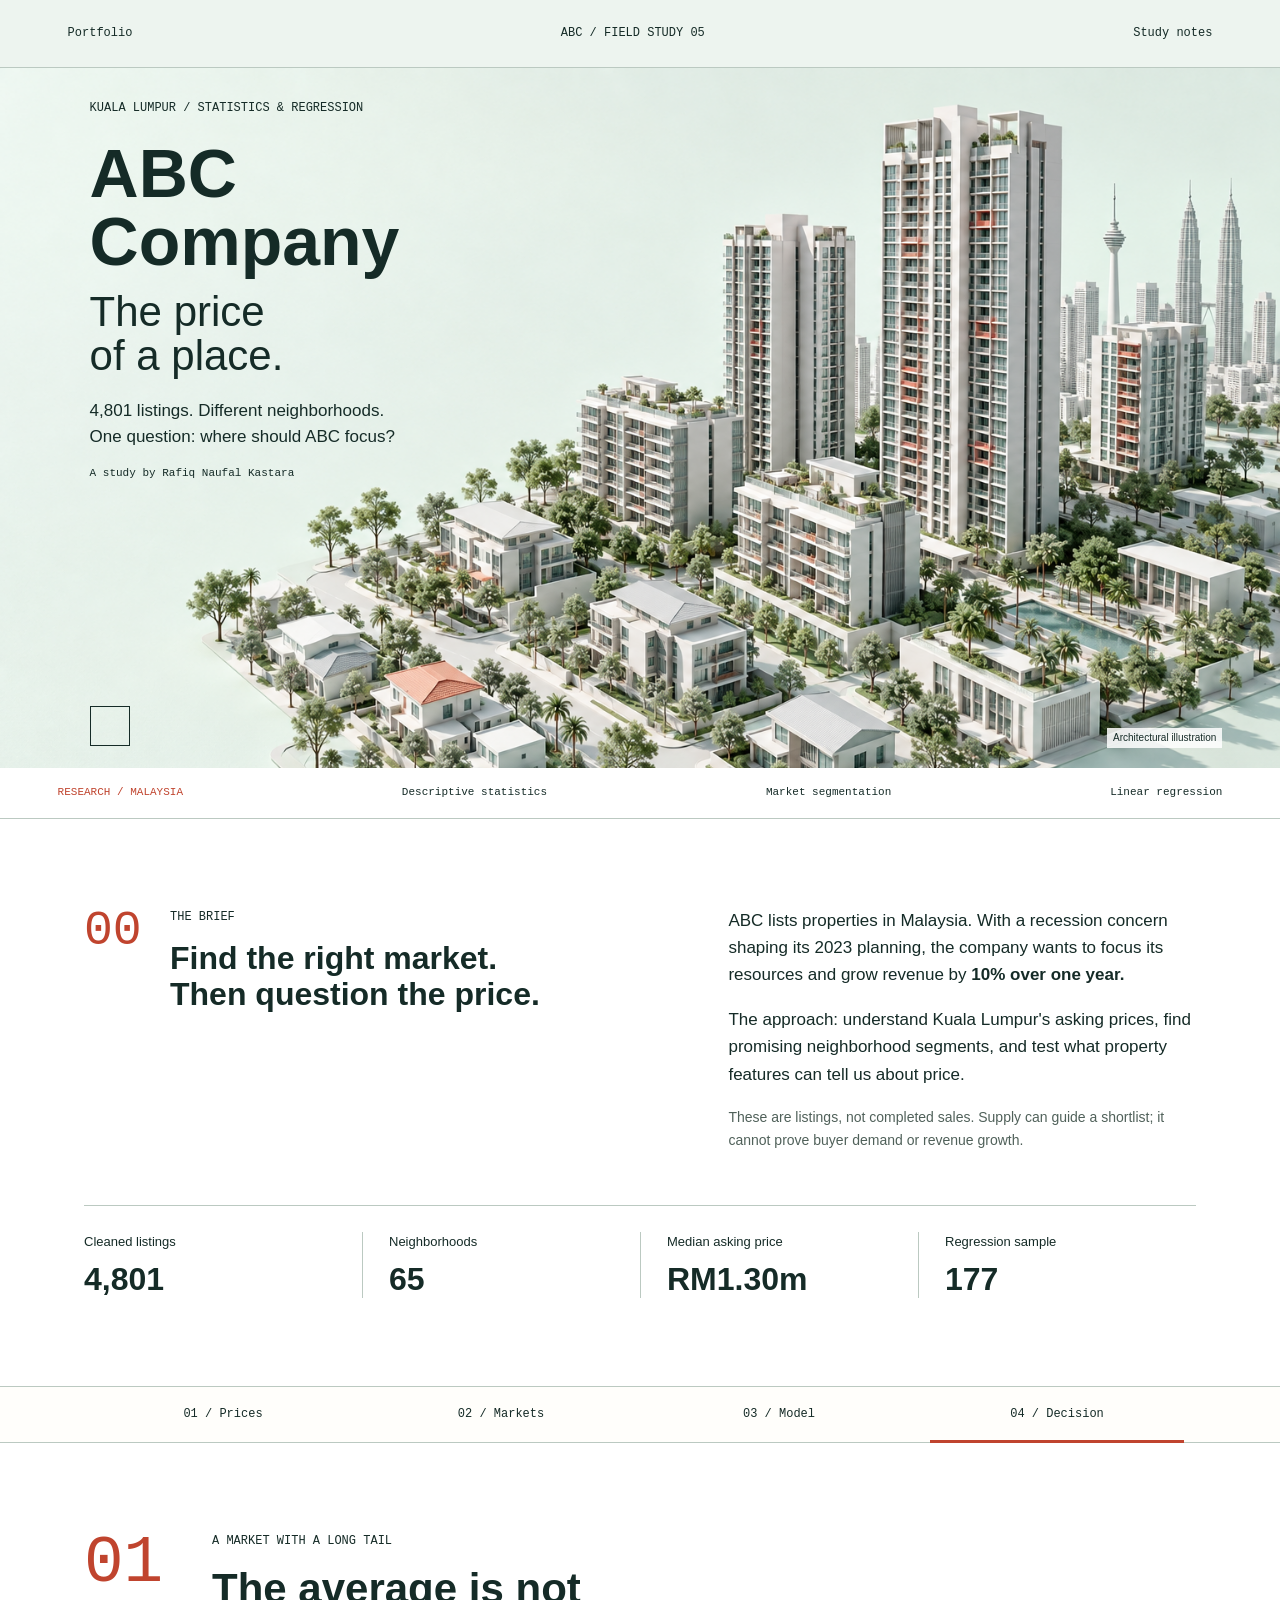
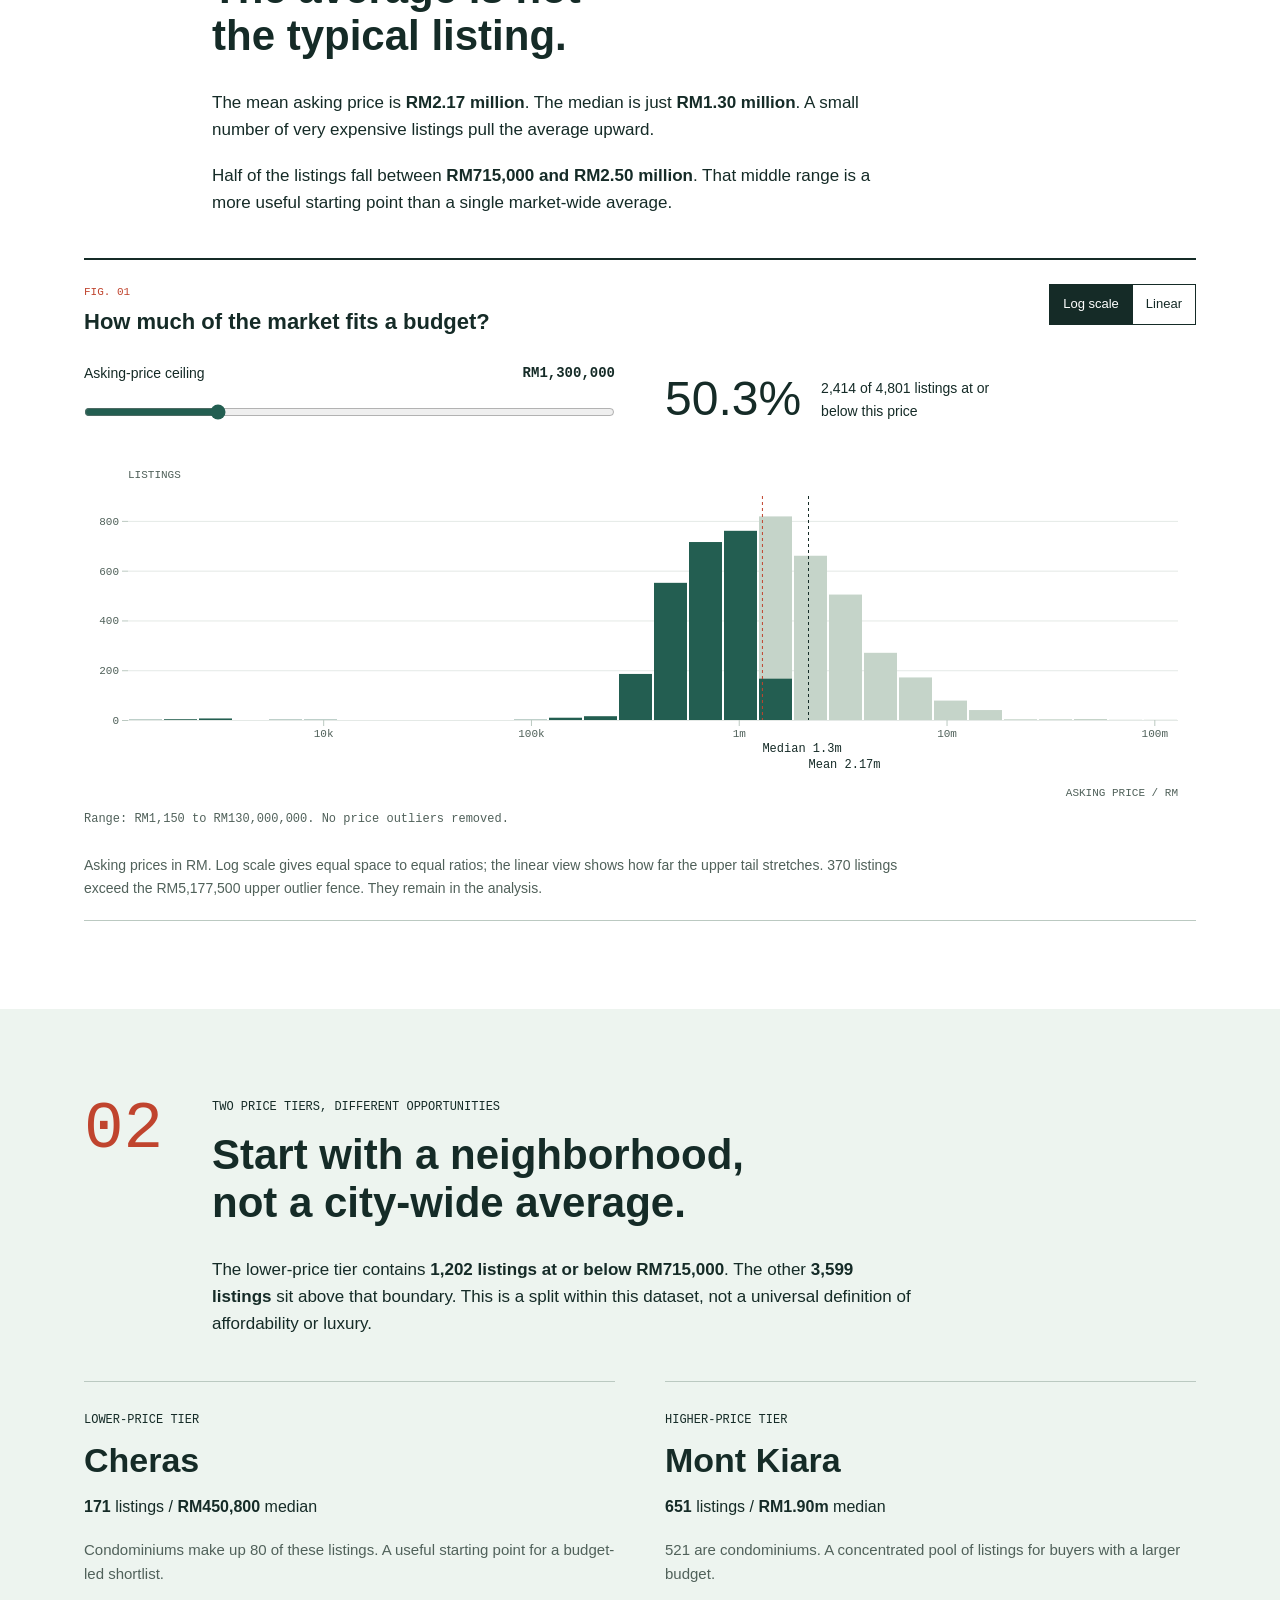
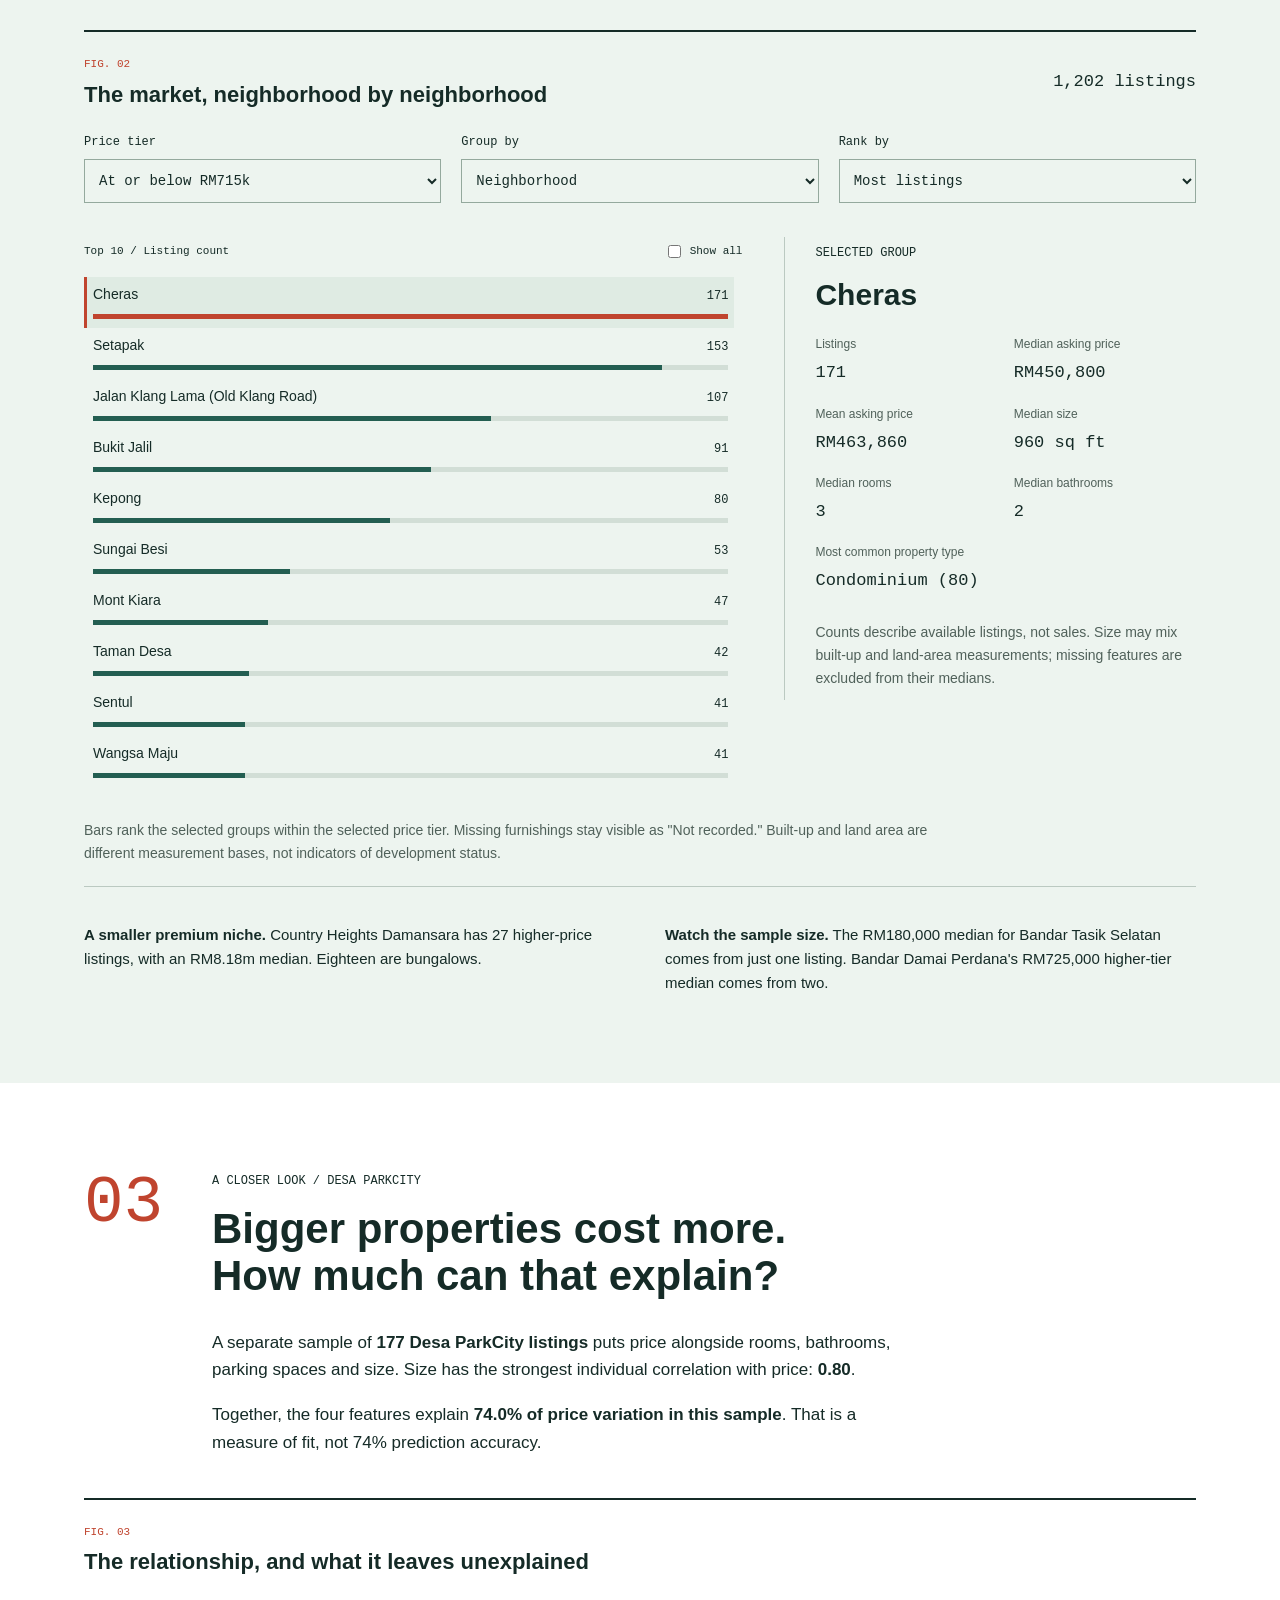
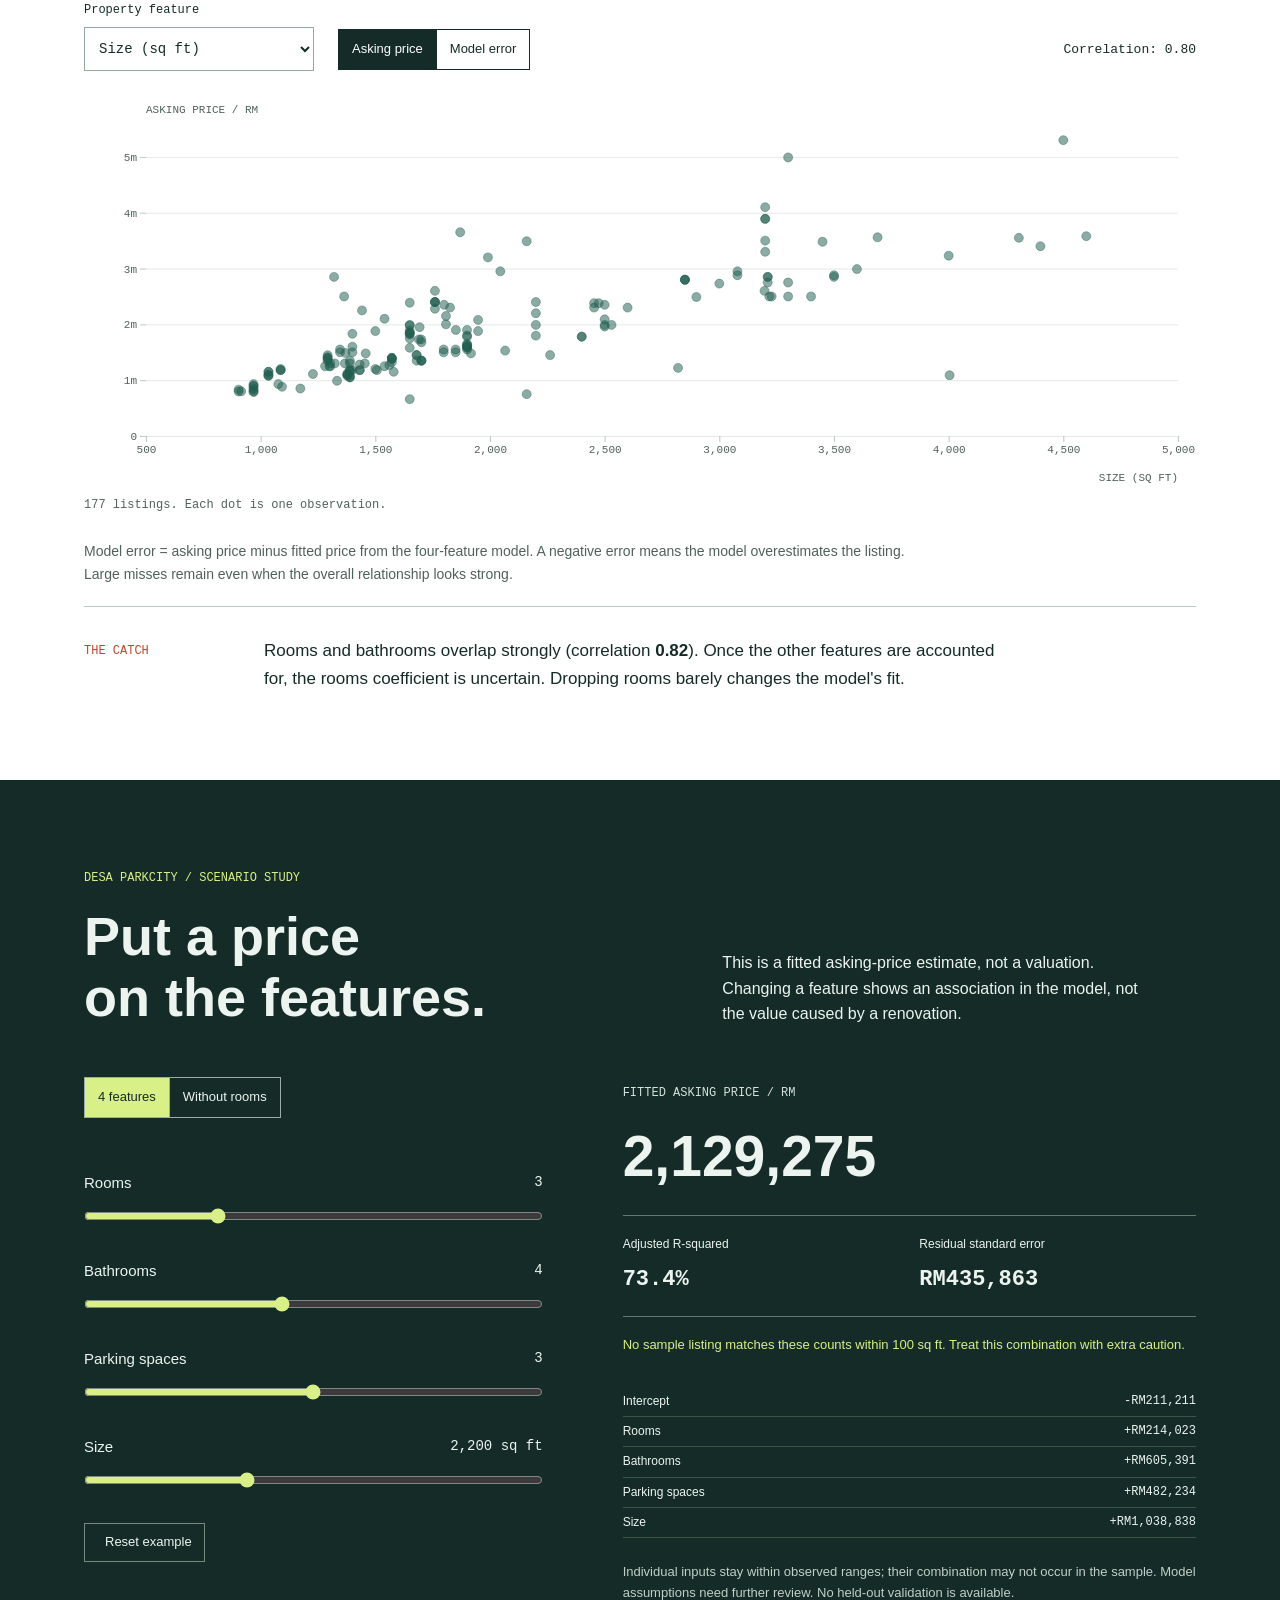
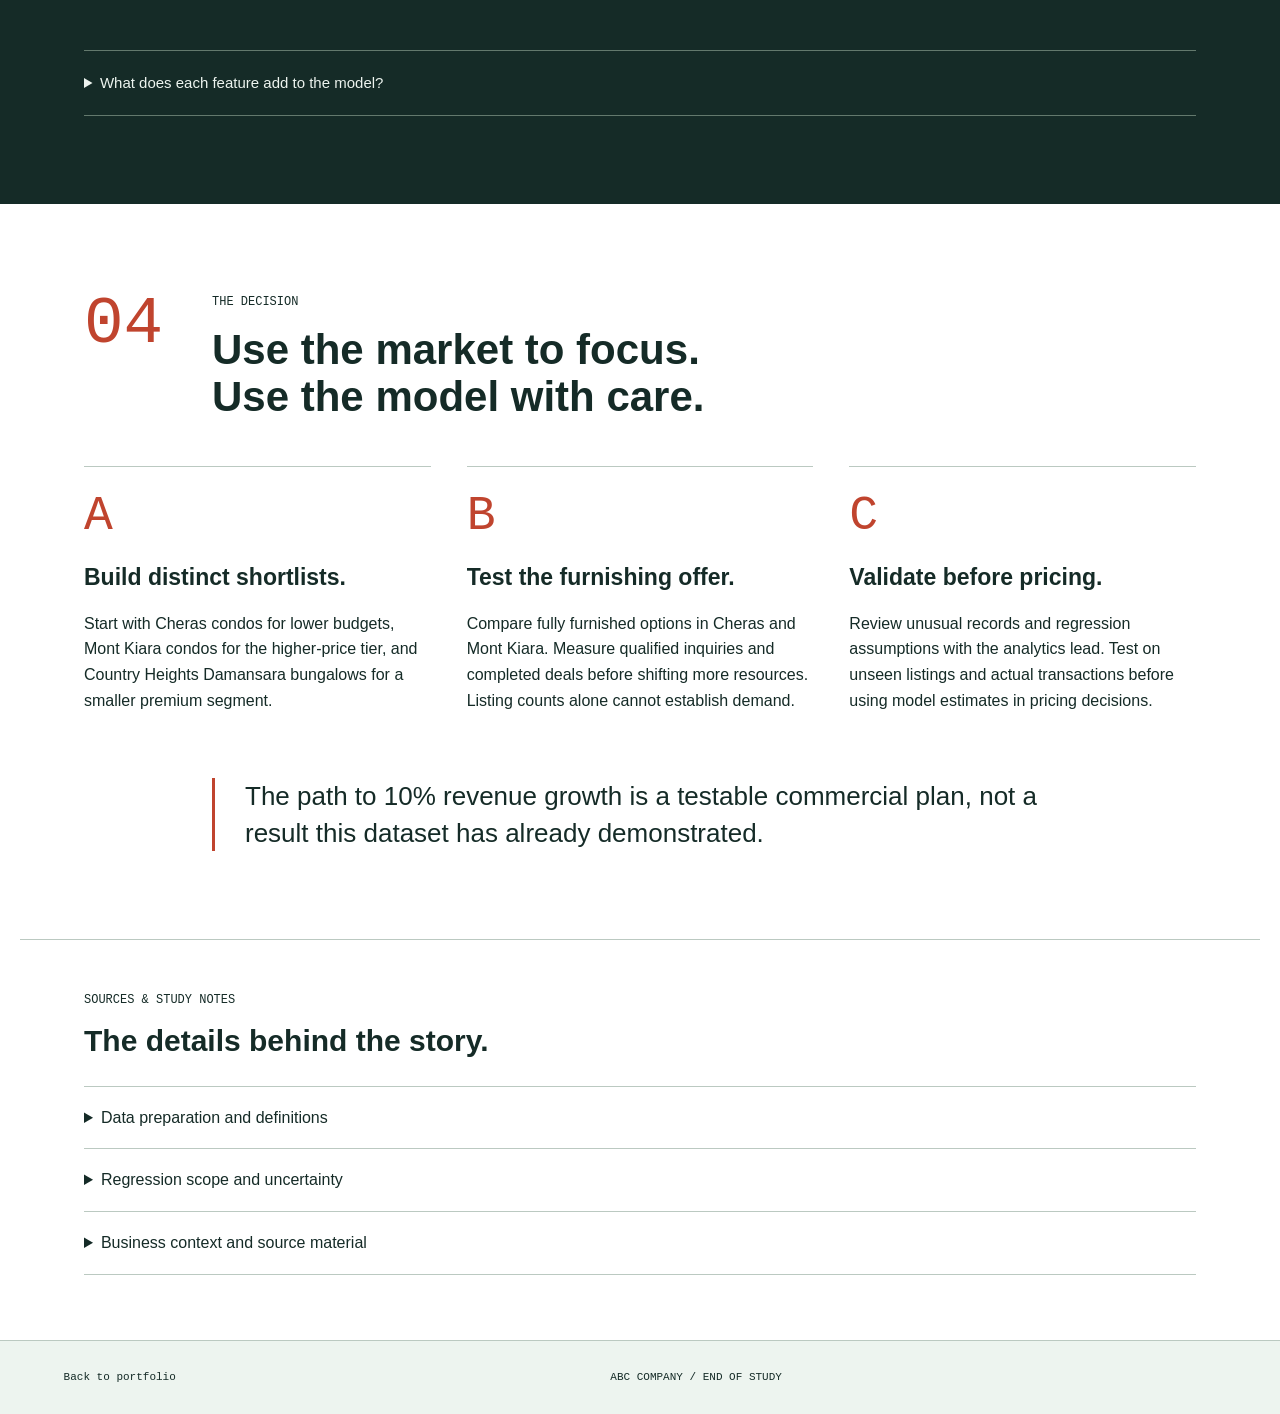
==== projects/abc/index.html @ ce65276c "Publish interactive ABC property analysis article" ====
<!doctype html>
<html lang="en">
<head>
  <meta charset="utf-8">
  <meta name="viewport" content="width=device-width, initial-scale=1">
  <meta name="description" content="An interactive study of 4,801 Kuala Lumpur property listings: neighborhood opportunities, asking prices and the limits of a regression model.">
  <meta name="theme-color" content="#edf4ef">
  <title>ABC Company | The price of a place</title>
  <link rel="stylesheet" href="../../assets/css/fontawesome-all.min.css">
  <link rel="stylesheet" href="../../assets/abc/story.css">
  <script defer src="../../assets/lalafood/d3.min.js"></script>
  <script defer src="../../assets/abc/data.js"></script>
  <script defer src="../../assets/abc/story.js"></script>
</head>
<body>
<a class="skip" href="#brief">Skip to the analysis</a>
<header class="masthead"><a href="../../index.html" aria-label="Back to portfolio"><i class="fas fa-arrow-left" aria-hidden="true"></i> Portfolio</a><span>ABC / FIELD STUDY 05</span><a href="#notes" class="method-link">Study notes <i class="fas fa-plus" aria-hidden="true"></i></a></header>
<main>
  <section class="hero" aria-labelledby="title">
    <img src="../../assets/abc/architecture.png" alt="Illustrative architectural scale model of a tropical residential neighborhood" width="1536" height="1024" fetchpriority="high">
    <div class="hero-copy"><p class="eyebrow">Kuala Lumpur / Statistics &amp; Regression</p><h1 id="title">ABC<br>Company<span>The price<br>of a place.</span></h1><p class="deck">4,801 listings. Different neighborhoods.<br>One question: where should ABC focus?</p><p class="byline">A study by Rafiq Naufal Kastara</p></div>
    <span class="image-note">Architectural illustration</span><a class="hero-next" href="#brief" aria-label="Read the study"><i class="fas fa-arrow-down" aria-hidden="true"></i></a>
  </section>
  <div class="project-strip"><span>RESEARCH / MALAYSIA</span><span>Descriptive statistics</span><span>Market segmentation</span><span>Linear regression</span></div>
  <section id="brief" class="section intro">
    <div class="section-heading"><span class="number">00</span><div><p class="eyebrow">The brief</p><h2>Find the right market.<br>Then question the price.</h2></div></div>
    <div class="intro-body"><p>ABC lists properties in Malaysia. With a recession concern shaping its 2023 planning, the company wants to focus its resources and grow revenue by <strong>10% over one year.</strong></p><p>The approach: understand Kuala Lumpur's asking prices, find promising neighborhood segments, and test what property features can tell us about price.</p><p class="small">These are listings, not completed sales. Supply can guide a shortlist; it cannot prove buyer demand or revenue growth.</p></div>
    <dl class="facts"><div><dt>Cleaned listings</dt><dd>4,801</dd></div><div><dt>Neighborhoods</dt><dd>65</dd></div><div><dt>Median asking price</dt><dd>RM1.30m</dd></div><div><dt>Regression sample</dt><dd>177</dd></div></dl>
  </section>
  <nav class="chapter-nav" aria-label="Article chapters"><a href="#prices">01 / Prices</a><a href="#neighborhoods">02 / Markets</a><a href="#model">03 / Model</a><a href="#decision">04 / Decision</a></nav>
  <section id="prices" class="section">
    <div class="section-heading"><span class="number">01</span><div><p class="eyebrow">A market with a long tail</p><h2>The average is not<br>the typical listing.</h2></div></div>
    <div class="prose"><p>The mean asking price is <strong>RM2.17 million</strong>. The median is just <strong>RM1.30 million</strong>. A small number of very expensive listings pull the average upward.</p><p>Half of the listings fall between <strong>RM715,000 and RM2.50 million</strong>. That middle range is a more useful starting point than a single market-wide average.</p></div>
    <figure class="distribution figure" aria-labelledby="price-title">
      <div class="figure-head"><div><span class="figure-no">FIG. 01</span><h3 id="price-title">How much of the market fits a budget?</h3></div><div class="segments" role="group" aria-label="Price axis scale"><button type="button" data-scale="log" aria-pressed="true">Log scale</button><button type="button" data-scale="linear" aria-pressed="false">Linear</button></div></div>
      <div class="budget-control"><label for="budget">Asking-price ceiling <output id="budget-value" for="budget">RM1,300,000</output></label><input id="budget" type="range" min="100000" max="5000000" step="25000" value="1300000"><div class="budget-stat" aria-live="polite"><strong id="budget-share">50.3%</strong><span id="budget-count">of listings at or below this price</span></div></div>
      <div id="price-chart" class="chart"></div><p id="price-feedback" class="chart-feedback" aria-live="polite">All 4,801 listings included. Mean and median marked below.</p>
      <figcaption>Asking prices in RM. Log scale gives equal space to equal ratios; the linear view shows how far the upper tail stretches. 370 listings exceed the RM5,177,500 upper outlier fence. They remain in the analysis.</figcaption>
    </figure>
  </section>
  <section id="neighborhoods" class="section market-section">
    <div class="section-heading"><span class="number">02</span><div><p class="eyebrow">Two price tiers, different opportunities</p><h2>Start with a neighborhood,<br>not a city-wide average.</h2></div></div>
    <div class="prose"><p>The lower-price tier contains <strong>1,202 listings at or below RM715,000</strong>. The other <strong>3,599 listings</strong> sit above that boundary. This is a split within this dataset, not a universal definition of affordability or luxury.</p></div>
    <div class="tier-compare"><div><span class="eyebrow">Lower-price tier</span><h3>Cheras</h3><p><strong>171</strong> listings / <strong>RM450,800</strong> median</p><p>Condominiums make up 80 of these listings. A useful starting point for a budget-led shortlist.</p></div><div><span class="eyebrow">Higher-price tier</span><h3>Mont Kiara</h3><p><strong>651</strong> listings / <strong>RM1.90m</strong> median</p><p>521 are condominiums. A concentrated pool of listings for buyers with a larger budget.</p></div></div>
    <figure class="figure explorer" aria-labelledby="market-title"><div class="figure-head"><div><span class="figure-no">FIG. 02</span><h3 id="market-title">The market, neighborhood by neighborhood</h3></div><span id="market-total" class="mono"></span></div>
      <div class="market-controls"><label>Price tier<select id="tier"><option value="lower">At or below RM715k</option><option value="higher">Above RM715k</option><option value="all">All prices</option></select></label><label>Group by<select id="group"><option value="location">Neighborhood</option><option value="type">Property type</option><option value="furnishing">Furnishing</option><option value="areaBasis">Area basis</option></select></label><label>Rank by<select id="rank"><option value="count">Most listings</option><option value="median">Highest median price</option><option value="mean">Highest mean price</option></select></label></div>
      <div class="market-layout"><div><div class="rank-heading"><span id="rank-caption">Top 10 / Listing count</span><label class="check"><input id="all-groups" type="checkbox">Show all</label></div><div id="market-bars" class="market-bars"></div></div><aside class="market-detail" aria-live="polite"><span class="eyebrow">Selected group</span><h4 id="selected-name">Cheras</h4><dl id="selected-stats"></dl><p id="selected-warning" class="small"></p></aside></div>
      <figcaption>Bars rank the selected groups within the selected price tier. Missing furnishings stay visible as "Not recorded." Built-up and land area are different measurement bases, not indicators of development status.</figcaption>
    </figure>
    <div class="market-notes"><p><strong>A smaller premium niche.</strong> Country Heights Damansara has 27 higher-price listings, with an RM8.18m median. Eighteen are bungalows.</p><p><strong>Watch the sample size.</strong> The RM180,000 median for Bandar Tasik Selatan comes from just one listing. Bandar Damai Perdana's RM725,000 higher-tier median comes from two.</p></div>
  </section>
  <section id="model" class="section">
    <div class="section-heading"><span class="number">03</span><div><p class="eyebrow">A closer look / Desa ParkCity</p><h2>Bigger properties cost more.<br>How much can that explain?</h2></div></div>
    <div class="prose"><p>A separate sample of <strong>177 Desa ParkCity listings</strong> puts price alongside rooms, bathrooms, parking spaces and size. Size has the strongest individual correlation with price: <strong>0.80</strong>.</p><p>Together, the four features explain <strong>74.0% of price variation in this sample</strong>. That is a measure of fit, not 74% prediction accuracy.</p></div>
    <figure class="figure" aria-labelledby="relationship-title"><div class="figure-head"><div><span class="figure-no">FIG. 03</span><h3 id="relationship-title">The relationship, and what it leaves unexplained</h3></div></div><div class="scatter-controls"><label>Property feature<select id="feature"><option value="size">Size (sq ft)</option><option value="rooms">Rooms</option><option value="bathrooms">Bathrooms</option><option value="parking">Parking spaces</option></select></label><div class="segments" role="group" aria-label="Relationship view"><button type="button" data-view="price" aria-pressed="true">Asking price</button><button type="button" data-view="residual" aria-pressed="false">Model error</button></div><span id="correlation" class="mono"></span></div><div id="scatter-chart" class="chart"></div><p id="scatter-feedback" class="chart-feedback" aria-live="polite">177 listings. Each dot is one observation.</p><figcaption>Model error = asking price minus fitted price from the four-feature model. A negative error means the model overestimates the listing. Large misses remain even when the overall relationship looks strong.</figcaption></figure>
    <div class="model-insight"><span class="mono">THE CATCH</span><p>Rooms and bathrooms overlap strongly (correlation <strong>0.82</strong>). Once the other features are accounted for, the rooms coefficient is uncertain. Dropping rooms barely changes the model's fit.</p></div>
  </section>
  <section class="lab" id="price-lab" aria-labelledby="lab-title"><div class="section">
    <div class="lab-heading"><div><p class="eyebrow">Desa ParkCity / Scenario study</p><h2 id="lab-title">Put a price<br>on the features.</h2></div><p>This is a fitted asking-price estimate, not a valuation. Changing a feature shows an association in the model, not the value caused by a renovation.</p></div>
    <div class="lab-layout"><div class="lab-inputs"><div class="segments light" role="group" aria-label="Regression model"><button type="button" data-model="full" aria-pressed="true">4 features</button><button type="button" data-model="reduced" aria-pressed="false">Without rooms</button></div>
      <div class="mobile-estimate"><span>Fitted price / RM</span><output id="mobile-prediction" aria-live="polite">2,129,275</output></div>
      <label for="rooms">Rooms <output id="rooms-output">3</output></label><input type="range" id="rooms" min="1" max="8" step="1" value="3">
      <label for="bathrooms">Bathrooms <output id="bathrooms-output">4</output></label><input type="range" id="bathrooms" min="1" max="8" step="1" value="4">
      <label for="parking">Parking spaces <output id="parking-output">3</output></label><input type="range" id="parking" min="1" max="5" step="1" value="3">
      <label for="size">Size <output id="size-output">2,200 sq ft</output></label><input type="range" id="size" min="904" max="4600" step="1" value="2200">
      <button class="reset" id="reset-scenario" type="button"><i class="fas fa-undo" aria-hidden="true"></i> Reset example</button>
    </div><div class="lab-result"><span class="eyebrow">Fitted asking price / RM</span><output id="prediction" aria-live="polite">2,129,275</output><div class="model-metrics"><div><span>Adjusted R-squared</span><strong id="adjusted-r2">73.4%</strong></div><div><span>Residual standard error</span><strong id="residual-error">RM435,863</strong></div></div><p id="scenario-warning" class="scenario-warning"></p><div id="contributions" class="contributions"></div><p class="lab-note">Individual inputs stay within observed ranges; their combination may not occur in the sample. Model assumptions need further review. No held-out validation is available.</p></div></div>
    <details class="coefficient-details"><summary>What does each feature add to the model?</summary><div id="coefficient-chart" class="chart"></div><p>Coefficient estimates and conventional 95% OLS confidence intervals. Size is shown per 100 sq ft; other features per one unit. Intervals depend on model assumptions and are not robust to unequal error variance.</p><div id="coefficient-table" class="table-wrap"></div></details>
  </div></section>
  <section id="decision" class="section conclusion"><div class="section-heading"><span class="number">04</span><div><p class="eyebrow">The decision</p><h2>Use the market to focus.<br>Use the model with care.</h2></div></div>
    <div class="actions"><article><span class="action-index">A</span><h3>Build distinct shortlists.</h3><p>Start with Cheras condos for lower budgets, Mont Kiara condos for the higher-price tier, and Country Heights Damansara bungalows for a smaller premium segment.</p></article><article><span class="action-index">B</span><h3>Test the furnishing offer.</h3><p>Compare fully furnished options in Cheras and Mont Kiara. Measure qualified inquiries and completed deals before shifting more resources. Listing counts alone cannot establish demand.</p></article><article><span class="action-index">C</span><h3>Validate before pricing.</h3><p>Review unusual records and regression assumptions with the analytics lead. Test on unseen listings and actual transactions before using model estimates in pricing decisions.</p></article></div>
    <p class="closing">The path to 10% revenue growth is a testable commercial plan, not a result this dataset has already demonstrated.</p>
  </section>
  <section id="notes" class="section notes"><p class="eyebrow">Sources &amp; study notes</p><h2>The details behind the story.</h2><details><summary>Data preparation and definitions</summary><p>The source starts with 5,000 listing records. Cleaning removes duplicates and unusable price or size records, standardizes room counts, simplifies property-type labels, and converts area to square feet. The cleaned table contains 4,801 listings, with missing room, bathroom, parking and furnishing values retained where present. Summary statistics exclude missing values for the relevant feature.</p><p>The tier boundary is the first price quartile, RM715,000, as implemented by the workbook formula. The median is RM1.3m. All neighborhood prices called "median" here are recalculated medians, not means. The 370 price outliers use Q3 + 1.5 &times; IQR and are retained, not silently removed.</p><p>Built-up area and land area are not interchangeable. Their measurements are preserved; comparisons by size should consider that distinction. The minimum asking price (RM1,150) and extreme sizes are data-quality flags, not verified market benchmarks.</p></details><details><summary>Regression scope and uncertainty</summary><p>The model uses the supplied 177-row Desa ParkCity sample, not all 348 Desa ParkCity entries in the wider listing table. The upstream selection rule is not established. Both ordinary least-squares models include an intercept and are reproduced directly from those 177 observations.</p><p>The four-feature model has R-squared 0.7399, adjusted R-squared 0.7338 and residual standard error RM435,863. Its rooms coefficient has p = 0.136. The reduced model removes rooms; that does not establish that all collinearity or other assumption issues have been resolved.</p><p>The RM2,129,275 and RM2,226,460 example estimates use 4 bathrooms, 3 parking spaces and 2,200 sq ft; the full model also uses 3 rooms. Residual error is reported separately, not subtracted from the prediction. Plus or minus one residual standard error is not a 95% prediction interval. These are in-sample fits, with no measured out-of-sample accuracy.</p></details><details><summary>Business context and source material</summary><p>The case describes a 20% joint-profit-sharing business model and a one-year revenue-growth target of 10%. Profit per deal, completed transactions, conversion rates and operating costs are not provided, so revenue impact cannot be calculated from listing prices.</p><p><a href="https://docs.google.com/spreadsheets/d/184qBPRyHoO5xHs_qMWRF5497MUslH9DmrzrsxmMPxzA/edit" target="_blank" rel="noopener">Analysis workbook <i class="fas fa-external-link-alt" aria-hidden="true"></i></a> &middot; Historical case study, not a live property feed. The article uses a saved workbook export from September 2026.</p><p>Interactive-story architecture informed by <a href="https://www.raihankalla.id/create-scrollytelling" target="_blank" rel="noopener">Al Harkan's scrollytelling documentation</a>. Original implementation with locally hosted D3. The architectural cover is AI-generated illustration and does not depict the listed properties.</p></details></section>
</main>
<footer><a href="../../index.html"><i class="fas fa-arrow-left" aria-hidden="true"></i> Back to portfolio</a><span>ABC COMPANY / END OF STUDY</span><a href="#title" aria-label="Back to top"><i class="fas fa-arrow-up" aria-hidden="true"></i></a></footer>
<noscript><p class="noscript">The findings are available above. JavaScript is required for the interactive charts and scenario controls.</p></noscript>
</body>
</html>
---- assets/abc/story.css ----
:root{--ink:#152b27;--green:#235e51;--mint:#edf4ef;--lime:#d9ef87;--coral:#c0442e;--line:#bbc9c1;--muted:#50615a;--paper:#fff;--mono:"SFMono-Regular",Consolas,"Liberation Mono",monospace}*{box-sizing:border-box}html{scroll-behavior:smooth;scroll-padding-top:86px}body{margin:0;background:var(--paper);color:var(--ink);font-family:"Avenir Next",Avenir,"Segoe UI",sans-serif;font-size:17px;line-height:1.6;letter-spacing:0}h1,h2,h3,h4,p,figure,dl{margin:0}h1,h2,h3,h4{line-height:1.12;font-weight:650}a{color:inherit;text-underline-offset:4px}button,input,select{font:inherit}button,a,input,select,summary{-webkit-tap-highlight-color:transparent}button{cursor:pointer}button:focus-visible,a:focus-visible,input:focus-visible,select:focus-visible,summary:focus-visible{outline:3px solid var(--coral);outline-offset:4px}button:disabled,input:disabled{cursor:not-allowed;opacity:.4}img,svg{max-width:100%}svg{display:block;width:100%;overflow:visible}p+p{margin-top:18px}strong{font-weight:650}.mono,.eyebrow,.number,.figure-no,.byline,.project-strip,.masthead,.chapter-nav,.action-index,footer{font-family:var(--mono)}.eyebrow{font-size:12px;text-transform:uppercase;line-height:1.7}.small,figcaption{font-size:14px;color:var(--muted);line-height:1.65}.skip{position:fixed;top:-100px;z-index:20;background:white;padding:10px}.skip:focus{top:0}.masthead{height:68px;display:flex;align-items:center;justify-content:space-between;padding:0 4.5%;font-size:12px;border-bottom:1px solid var(--line);background:var(--mint)}.masthead a{text-decoration:none}.masthead i{margin-right:10px}.hero{position:relative;height:700px;max-height:calc(100svh - 128px);min-height:570px;isolation:isolate;overflow:hidden;background:#edf4ef}.hero>img{position:absolute;inset:0;width:100%;height:100%;object-fit:cover;object-position:center 57%;z-index:-1}.hero-copy{position:relative;width:530px;max-width:52%;padding:42px 0 0 7%}.hero h1{font-size:76px;line-height:.99;margin:22px 0 20px;font-weight:700}.hero h1 span{display:block;font-size:49px;font-weight:450;margin-top:20px;line-height:1.05}.deck{font-size:17px;line-height:1.5}.byline{font-size:11px;margin-top:22px}.image-note{position:absolute;bottom:20px;right:4.5%;font-size:10px;background:#ffffffd9;padding:2px 6px}.hero-next{position:absolute;bottom:22px;left:7%;border:1px solid var(--ink);width:40px;height:40px;display:grid;place-items:center;text-decoration:none}.project-strip{display:flex;justify-content:space-between;gap:18px;padding:16px 4.5%;border-bottom:1px solid var(--line);font-size:11px}.project-strip span:first-child{color:var(--coral)}.section{max-width:1240px;padding:88px 64px;margin:auto}.section-heading{display:grid;grid-template-columns:100px 1fr;gap:28px;margin-bottom:30px}.number{font-size:66px;line-height:1;color:var(--coral);font-weight:400}.section-heading .eyebrow{margin-bottom:14px}.section h2{font-size:42px;line-height:1.12}.prose{max-width:700px;margin:0 0 42px 128px}.intro{display:grid;grid-template-columns:1.25fr 1fr;gap:38px 60px}.intro .section-heading{grid-template-columns:64px 1fr;gap:22px;margin:0}.intro h2{font-size:32px}.intro .number{font-size:48px}.intro-body{max-width:480px}.facts{grid-column:1/-1;display:grid;grid-template-columns:repeat(4,1fr);margin-top:15px;border-top:1px solid var(--line);padding-top:26px}.facts div{border-left:1px solid var(--line);padding-left:26px}.facts div:first-child{border:0;padding:0}.facts dt{font-size:13px}.facts dd{margin:8px 0 0;font-size:32px;line-height:1.15;font-weight:600;white-space:nowrap}.chapter-nav{position:sticky;top:0;z-index:10;display:grid;grid-template-columns:repeat(4,1fr);border-top:1px solid var(--line);border-bottom:1px solid var(--line);background:#fffefbfa;backdrop-filter:blur(12px);padding:0 max(24px,calc((100% - 1112px)/2));font-size:12px}.chapter-nav a{padding:18px 12px;text-align:center;text-decoration:none;position:relative}.chapter-nav a.active:after{content:"";position:absolute;bottom:-1px;left:12px;right:12px;height:3px;background:var(--coral)}.figure{border-top:2px solid var(--ink);border-bottom:1px solid var(--line);padding:24px 0 20px}.figure-head{display:flex;align-items:center;justify-content:space-between;gap:20px;margin-bottom:26px}.figure-no{font-size:11px;color:var(--coral);display:block;margin-bottom:9px}.figure h3{font-size:22px}.segments{display:flex;flex-shrink:0;border:1px solid var(--ink);align-self:start}.segments button{border:0;border-right:1px solid var(--ink);padding:9px 13px;font-size:13px;background:transparent;color:var(--ink)}.segments button:last-child{border:0}.segments button[aria-pressed=true]{background:var(--ink);color:#fff}.budget-control{display:grid;grid-template-columns:1fr 1fr;gap:2px 50px;align-items:center;margin:16px 0 25px}.budget-control label{display:flex;justify-content:space-between;gap:12px;font-size:14px}.budget-control output{font-family:var(--mono);font-weight:600}.budget-control input{grid-row:2}.budget-stat{grid-row:1/3;grid-column:2;display:flex;gap:20px;align-items:center}.budget-stat strong{font-size:48px;font-weight:500}.budget-stat span{font-size:14px;max-width:175px}input[type=range]{width:100%;accent-color:var(--green);height:30px;margin:10px 0;cursor:pointer}.chart{width:100%;min-width:0}.chart-feedback{font-family:var(--mono);font-size:12px;min-height:42px;padding:12px 0 4px;color:var(--muted)}figcaption{margin-top:14px;max-width:860px}.axis text{font-family:var(--mono);font-size:11px;color:var(--muted)}.axis path{display:none}.axis line{stroke:var(--line)}.axis-label{font-family:var(--mono);font-size:11px;fill:var(--muted)}.grid line{stroke:var(--line);stroke-opacity:.4}.grid path{display:none}.marker-label{font-size:12px;font-family:var(--mono);fill:var(--ink)}.market-section{max-width:none;background:var(--mint);padding-left:max(64px,calc((100% - 1112px)/2));padding-right:max(64px,calc((100% - 1112px)/2))}.tier-compare{display:grid;grid-template-columns:1fr 1fr;gap:50px;margin:44px 0}.tier-compare>div{border-top:1px solid var(--line);padding-top:22px}.tier-compare h3{font-size:34px;margin:10px 0 15px}.tier-compare p{font-size:16px}.tier-compare p+p{font-size:15px;color:var(--muted)}.market-controls{display:grid;grid-template-columns:1fr 1fr 1fr;gap:20px;margin:24px 0}.market-controls label,.scatter-controls label{display:flex;flex-direction:column;gap:7px;font-size:12px;font-family:var(--mono)}select{border:1px solid #94a99d;border-radius:0;background:transparent;color:var(--ink);padding:9px 30px 9px 10px;width:100%;font-size:14px;height:44px;text-overflow:ellipsis}.market-layout{display:grid;grid-template-columns:minmax(0,1.6fr) minmax(0,1fr);gap:42px;margin:34px 0 24px}.rank-heading{display:flex;justify-content:space-between;gap:12px;align-items:center;font-family:var(--mono);font-size:11px;margin-bottom:12px;min-height:28px}.check{display:flex;gap:6px;align-items:center;white-space:nowrap}.check input{accent-color:var(--green)}.market-bars{height:518px;overflow-y:auto;overscroll-behavior:contain;padding-right:8px;scrollbar-color:#9aafa3 transparent}.market-row{width:100%;display:grid;grid-template-columns:minmax(0,1fr) auto;gap:5px 12px;border:0;background:transparent;text-align:left;padding:8px 6px 7px;margin:0;color:var(--ink);min-height:51px;border-left:3px solid transparent}.market-row:hover{background:#dce9e0}.market-row[aria-pressed=true]{border-left-color:var(--coral);background:#dfebe3}.market-row .name{font-size:14px;line-height:1.4}.market-row .value{font-family:var(--mono);font-size:12px;padding-top:2px}.market-row .track{grid-column:1/-1;background:#d2ded6;height:5px}.market-row .bar{height:5px;display:block;background:var(--green);transition:width .35s ease}.market-row[aria-pressed=true] .bar{background:var(--coral)}.market-detail{border-left:1px solid var(--line);padding:0 0 10px 30px;align-self:start}.market-detail h4{font-size:30px;margin:13px 0 24px;overflow-wrap:anywhere}.market-detail dl{display:grid;grid-template-columns:1fr 1fr;gap:18px 16px}.market-detail dt{font-size:12px;color:var(--muted)}.market-detail dd{font-family:var(--mono);font-size:17px;margin:5px 0 0;overflow-wrap:anywhere}.market-detail .wide{grid-column:1/-1}.market-detail .small{margin-top:26px}.market-notes{display:grid;grid-template-columns:1fr 1fr;gap:50px;margin-top:36px;font-size:15px}.market-notes p{margin:0}.scatter-controls{display:flex;align-items:end;gap:24px;margin-bottom:28px}.scatter-controls label{width:230px}.scatter-controls .segments{align-self:end;margin-bottom:1px}.scatter-controls>.mono{margin-left:auto;font-size:13px;margin-bottom:10px}.model-insight{display:grid;grid-template-columns:160px 1fr;gap:20px;padding:30px 0 0}.model-insight>.mono{font-size:12px;color:var(--coral);padding-top:5px}.model-insight p{max-width:750px}.lab{background:var(--ink);color:var(--mint)}.lab-heading{display:grid;grid-template-columns:1.2fr 1fr;align-items:end;gap:70px;margin-bottom:50px}.lab-heading .eyebrow{color:var(--lime);margin-bottom:18px}.lab h2{font-size:54px}.lab-heading p:not(.eyebrow){font-size:16px;max-width:420px}.lab-layout{display:grid;grid-template-columns:minmax(0,1fr) minmax(0,1.25fr);gap:80px}.light{border-color:#9bada6;margin-bottom:36px;display:inline-flex}.light button{color:var(--mint);border-color:#9bada6}.light button[aria-pressed=true]{background:var(--lime);color:var(--ink)}.lab-inputs>label{display:flex;justify-content:space-between;margin-top:17px;font-size:15px}.lab-inputs output{font-family:var(--mono);font-size:14px}.lab input{accent-color:var(--lime);margin:6px 0 11px}.reset{color:var(--mint);background:transparent;border:1px solid #758a7f;padding:8px 12px;font-size:13px;margin-top:17px}.reset i{margin-right:8px}.lab-result>.eyebrow{color:#d4dfd8}.lab-result>output{display:block;font-size:57px;font-weight:550;line-height:1.2;padding:18px 0 24px;overflow-wrap:anywhere;font-variant-numeric:tabular-nums}.model-metrics{display:grid;grid-template-columns:1fr 1fr;border-top:1px solid #63796d;border-bottom:1px solid #63796d;gap:20px;padding:19px 0}.model-metrics span{display:block;font-size:12px}.model-metrics strong{display:block;font-family:var(--mono);font-size:22px;margin-top:8px}.scenario-warning{color:var(--lime);font-size:13px;margin:18px 0 0;min-height:42px}.contributions{padding-top:10px}.contribution{display:grid;grid-template-columns:1fr 1fr;gap:10px;font-size:12px;padding:5px 0;border-bottom:1px solid #3d544a}.contribution span:last-child{text-align:right;font-family:var(--mono)}.lab-note{font-size:13px;color:#c1cfc6;margin-top:24px}.coefficient-details{margin-top:46px;border-top:1px solid #63796d;border-bottom:1px solid #63796d}.coefficient-details summary{padding:20px 0;cursor:pointer;font-size:15px}.coefficient-details p{font-size:13px;max-width:750px;color:#c1cfc6;padding:0 0 20px}.lab .axis text,.lab .axis-label{fill:#dce7e0;color:#dce7e0}.lab .axis line{stroke:#70887b}.table-wrap{overflow:auto;margin-bottom:24px}table{width:100%;border-collapse:collapse;font-size:13px}th,td{text-align:left;padding:10px;border-bottom:1px solid #63796d}th{font-weight:500;color:var(--lime)}.actions{display:grid;grid-template-columns:repeat(3,1fr);gap:36px;margin-top:46px}.actions article{border-top:1px solid var(--line);padding-top:25px}.action-index{display:block;font-size:48px;color:var(--coral);line-height:1;margin-bottom:25px}.actions h3{font-size:23px;margin-bottom:20px}.actions p{font-size:16px}.closing{font-size:26px;line-height:1.4;max-width:850px;margin:65px 0 0 128px;border-left:3px solid var(--coral);padding-left:30px}.notes{border-top:1px solid var(--line);padding-top:50px;padding-bottom:65px}.notes h2{font-size:30px;margin:14px 0 28px}.notes details{border-top:1px solid var(--line);padding:18px 0}.notes details:last-child{border-bottom:1px solid var(--line)}.notes summary{cursor:pointer;font-size:16px}.notes details p{font-size:14px;max-width:820px;margin:16px 0 0}.notes a{color:var(--green)}footer{display:flex;align-items:center;justify-content:space-between;gap:22px;padding:28px 4.5%;background:var(--mint);font-size:11px;border-top:1px solid var(--line)}footer a{text-decoration:none}footer i{margin-right:6px}.noscript{padding:20px;background:var(--lime)}
.hero>img{object-position:center top}.hero-copy{padding-top:30px}.hero h1{font-size:68px}.hero h1 span{font-size:42px;margin-top:15px}.hero .deck{max-width:340px}.hero .byline{margin-top:16px}.mobile-estimate{display:none}
@media(min-width:1600px){.hero>img{object-position:center top}.hero-copy{padding-left:0;margin-left:max(7%,calc((100vw - 1250px)/2));width:430px;max-width:45%}}
@media(max-width:1050px){.section{padding:68px 36px}.market-section{padding-left:36px;padding-right:36px}.hero-copy{padding-left:6%;max-width:55%}.hero h1{font-size:66px}.hero h1 span{font-size:43px}.hero>img{object-position:57% center}.section h2{font-size:36px}.section-heading{grid-template-columns:76px 1fr;gap:22px}.prose{margin-left:98px}.number{font-size:56px}.intro{gap:32px}.intro h2{font-size:29px}.facts dd{font-size:27px}.facts div{padding-left:16px}.lab-layout{gap:44px}.lab h2{font-size:48px}.lab-result>output{font-size:48px}.model-metrics strong{font-size:19px}.market-layout{gap:25px}.market-detail{padding-left:22px}.market-detail h4{font-size:25px}.closing{margin-left:98px}.market-controls{gap:12px}.project-strip span:last-child{display:none}}
@media(max-width:720px){html{scroll-padding-top:70px}.masthead{height:56px;padding:0 22px}.masthead>span{font-size:10px}.method-link{display:none}.hero{height:720px;max-height:none;min-height:0}.hero>img{object-fit:cover;object-position:64% bottom;height:65%;top:auto}.hero-copy{padding:26px 24px 0;width:100%;max-width:100%}.hero h1{font-size:58px;line-height:1; margin-top:16px}.hero h1 span{font-size:36px;margin-top:10px}.hero .eyebrow{font-size:10px}.deck{font-size:15px;line-height:1.5;margin-top:15px;max-width:280px}.byline{font-size:10px;margin-top:14px}.hero-next{left:24px;bottom:18px;background:var(--mint)}.image-note{font-size:9px}.project-strip{padding:14px 22px;gap:12px;font-size:9px}.project-strip span:nth-child(3){display:none}.section{padding:58px 24px}.section h2{font-size:31px}.section-heading{grid-template-columns:48px 1fr;gap:14px;margin-bottom:25px}.section-heading .eyebrow{font-size:10px;margin-bottom:10px}.number{font-size:39px}.prose{margin:0 0 32px}.intro{display:block}.intro .section-heading{grid-template-columns:48px 1fr;gap:14px}.intro h2{font-size:29px}.intro .number{font-size:39px}.intro-body{margin-top:26px;max-width:none}.facts{grid-template-columns:1fr 1fr;gap:28px 22px;margin-top:32px}.facts div{padding:0;border:0}.facts dd{font-size:27px}.chapter-nav{padding:0 8px;font-size:10px}.chapter-nav a{padding:15px 3px;white-space:nowrap}.figure-head{flex-wrap:wrap;gap:18px;margin-bottom:24px}.figure h3{font-size:21px}.budget-control{display:flex;flex-direction:column;align-items:stretch;gap:8px}.budget-stat{margin-bottom:16px}.budget-stat strong{font-size:40px}.budget-stat span{max-width:none}.budget-control input{margin:0}.chart-feedback{font-size:11px;min-height:57px}.tier-compare{gap:28px;grid-template-columns:1fr;margin-top:32px}.tier-compare h3{font-size:31px}.market-controls{grid-template-columns:1fr 1fr;gap:15px 12px}.market-controls>label:first-child{grid-column:1/-1}.market-layout{grid-template-columns:1fr;gap:26px;margin-top:22px}.market-bars{height:500px}.market-detail{border-left:0;border-top:1px solid var(--line);padding:23px 0 0}.market-detail h4{font-size:27px}.market-detail dl{grid-template-columns:repeat(2,1fr)}.market-detail .wide{grid-column:auto}.market-notes{grid-template-columns:1fr;gap:24px}.scatter-controls{flex-wrap:wrap;gap:15px;align-items:end}.scatter-controls label{width:100%}.scatter-controls>.mono{margin:0 0 9px auto;font-size:11px}.segments button{font-size:12px;padding:9px 11px}.model-insight{grid-template-columns:1fr;gap:12px}.lab-heading{grid-template-columns:1fr;gap:24px;margin-bottom:32px}.lab h2{font-size:42px}.lab-layout{grid-template-columns:1fr;gap:46px}.lab-result>output{font-size:48px}.model-metrics strong{font-size:21px}.lab-inputs .light{margin-bottom:15px}.actions{grid-template-columns:1fr;gap:30px;margin-top:35px}.actions article{display:grid;grid-template-columns:48px 1fr;gap:14px}.action-index{font-size:34px;grid-row:1/3;margin:0}.actions h3{font-size:24px;margin:0}.actions p{grid-column:2}.closing{font-size:23px;margin:40px 0 0;padding-left:21px}.notes h2{font-size:27px}.notes summary{font-size:15px}footer{flex-wrap:wrap;padding:24px;gap:18px}footer span{font-size:9px}.table-wrap{font-size:12px}.axis text{font-size:10px}.marker-label{font-size:10px}figcaption{font-size:13px}}
@media(max-width:360px){.section{padding-left:18px;padding-right:18px}.hero-copy{padding-left:20px}.hero h1{font-size:52px}.section-heading{grid-template-columns:35px 1fr;gap:10px}.section h2{font-size:27px}.number{font-size:32px}.lab h2{font-size:38px}.market-controls{grid-template-columns:1fr}.market-detail dd{font-size:15px}.lab-result>output{font-size:41px}.model-metrics strong{font-size:18px}.scatter-controls>.mono{margin-left:0}.project-strip{padding-left:18px;padding-right:18px}.closing{font-size:21px}.rank-heading{font-size:10px}.hero .eyebrow{max-width:270px}.figure h3{font-size:20px}}
@media(max-width:720px){.hero{height:680px}.hero>img{height:40%;object-position:center bottom}.market-controls{grid-template-columns:1fr}.mobile-estimate{display:flex;justify-content:space-between;gap:16px;position:sticky;top:50px;z-index:3;background:var(--ink);border-top:1px solid #63796d;border-bottom:1px solid #63796d;padding:13px 0;margin:10px 0 24px;font-size:12px;align-items:center}.mobile-estimate output{font-size:21px;color:var(--lime)}.lab-inputs{position:relative}}
@media(prefers-reduced-motion:reduce){html{scroll-behavior:auto}*,*:before,*:after{animation:none!important;transition:none!important}}
@media print{.masthead,.chapter-nav,.hero-next,footer,.segments,.reset{display:none}.hero{height:400px;min-height:0;max-height:none}.hero h1{font-size:48px}.hero h1 span{font-size:32px}.section{padding:30px 20px}.lab{background:#fff;color:#152b27}.lab-note,.lab .eyebrow,.model-metrics span{color:#152b27}.market-bars{height:auto}.figure,article{break-inside:avoid}details{display:block}}
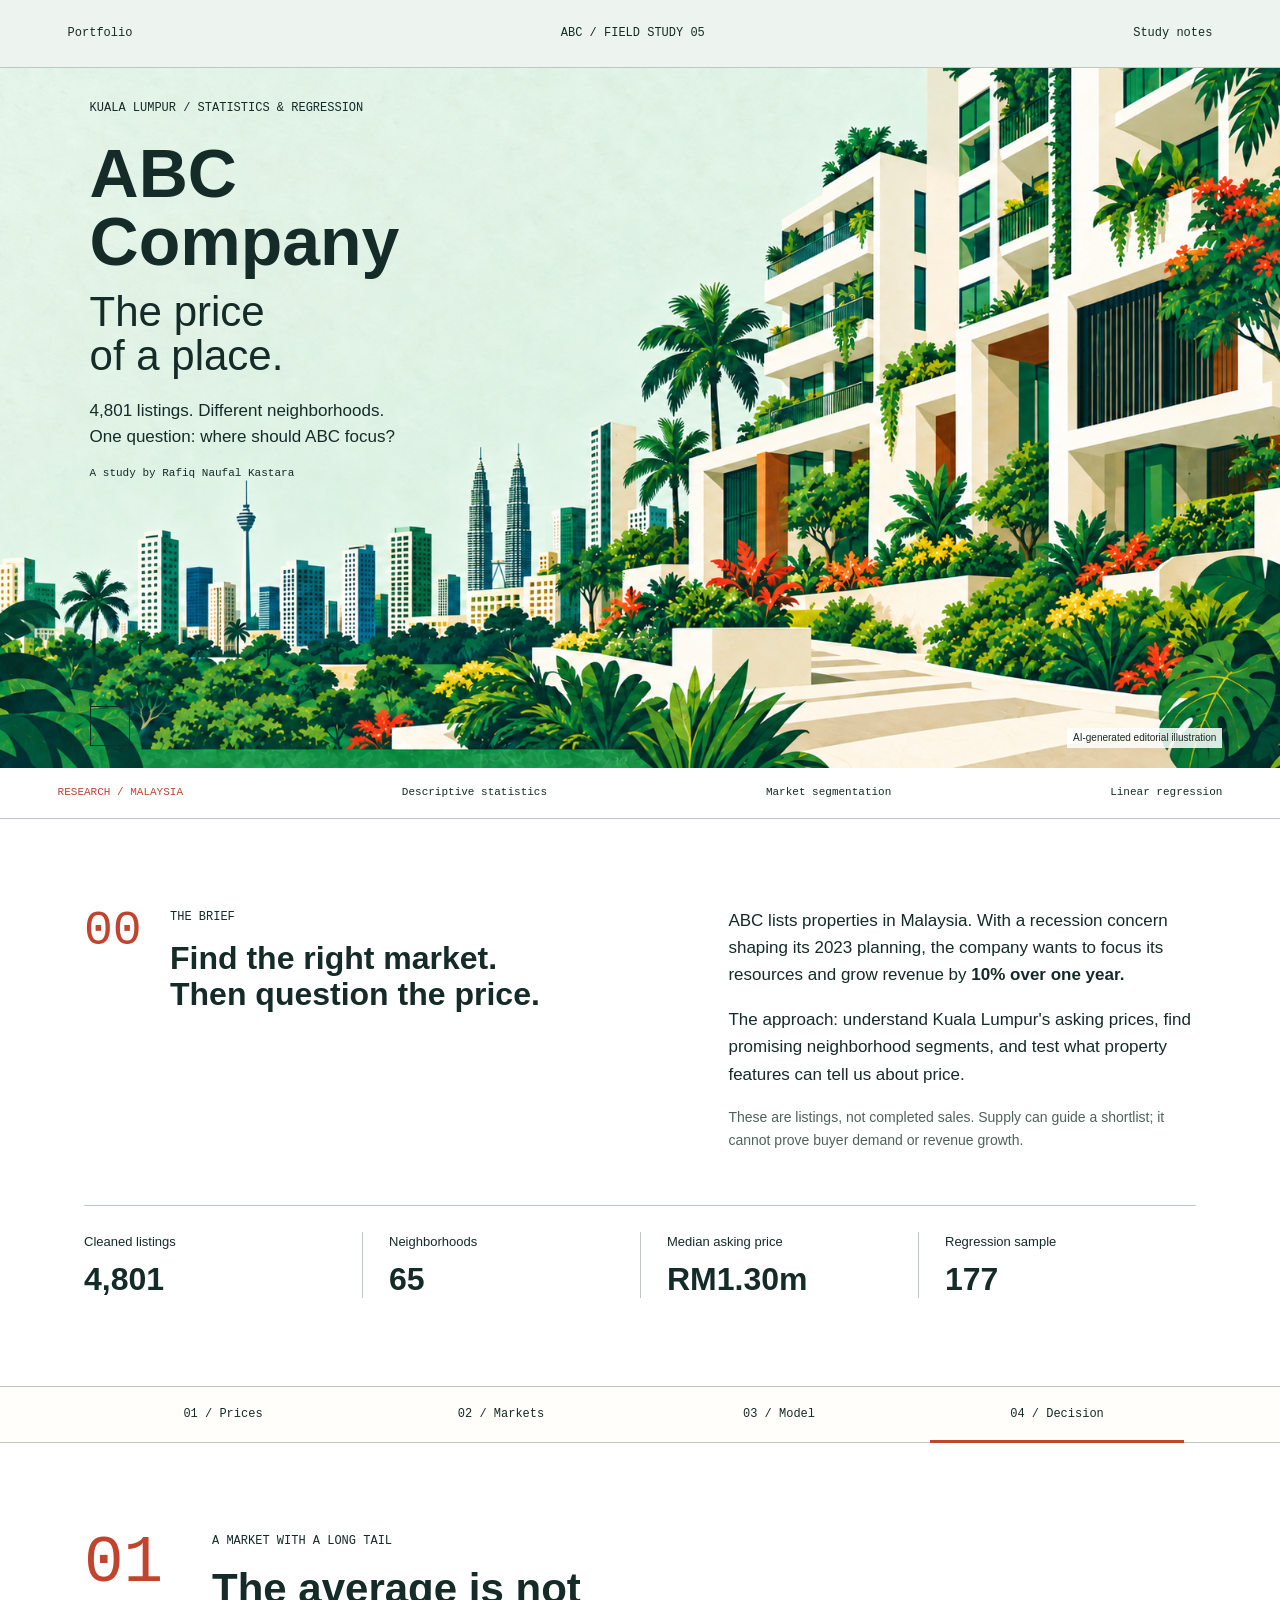
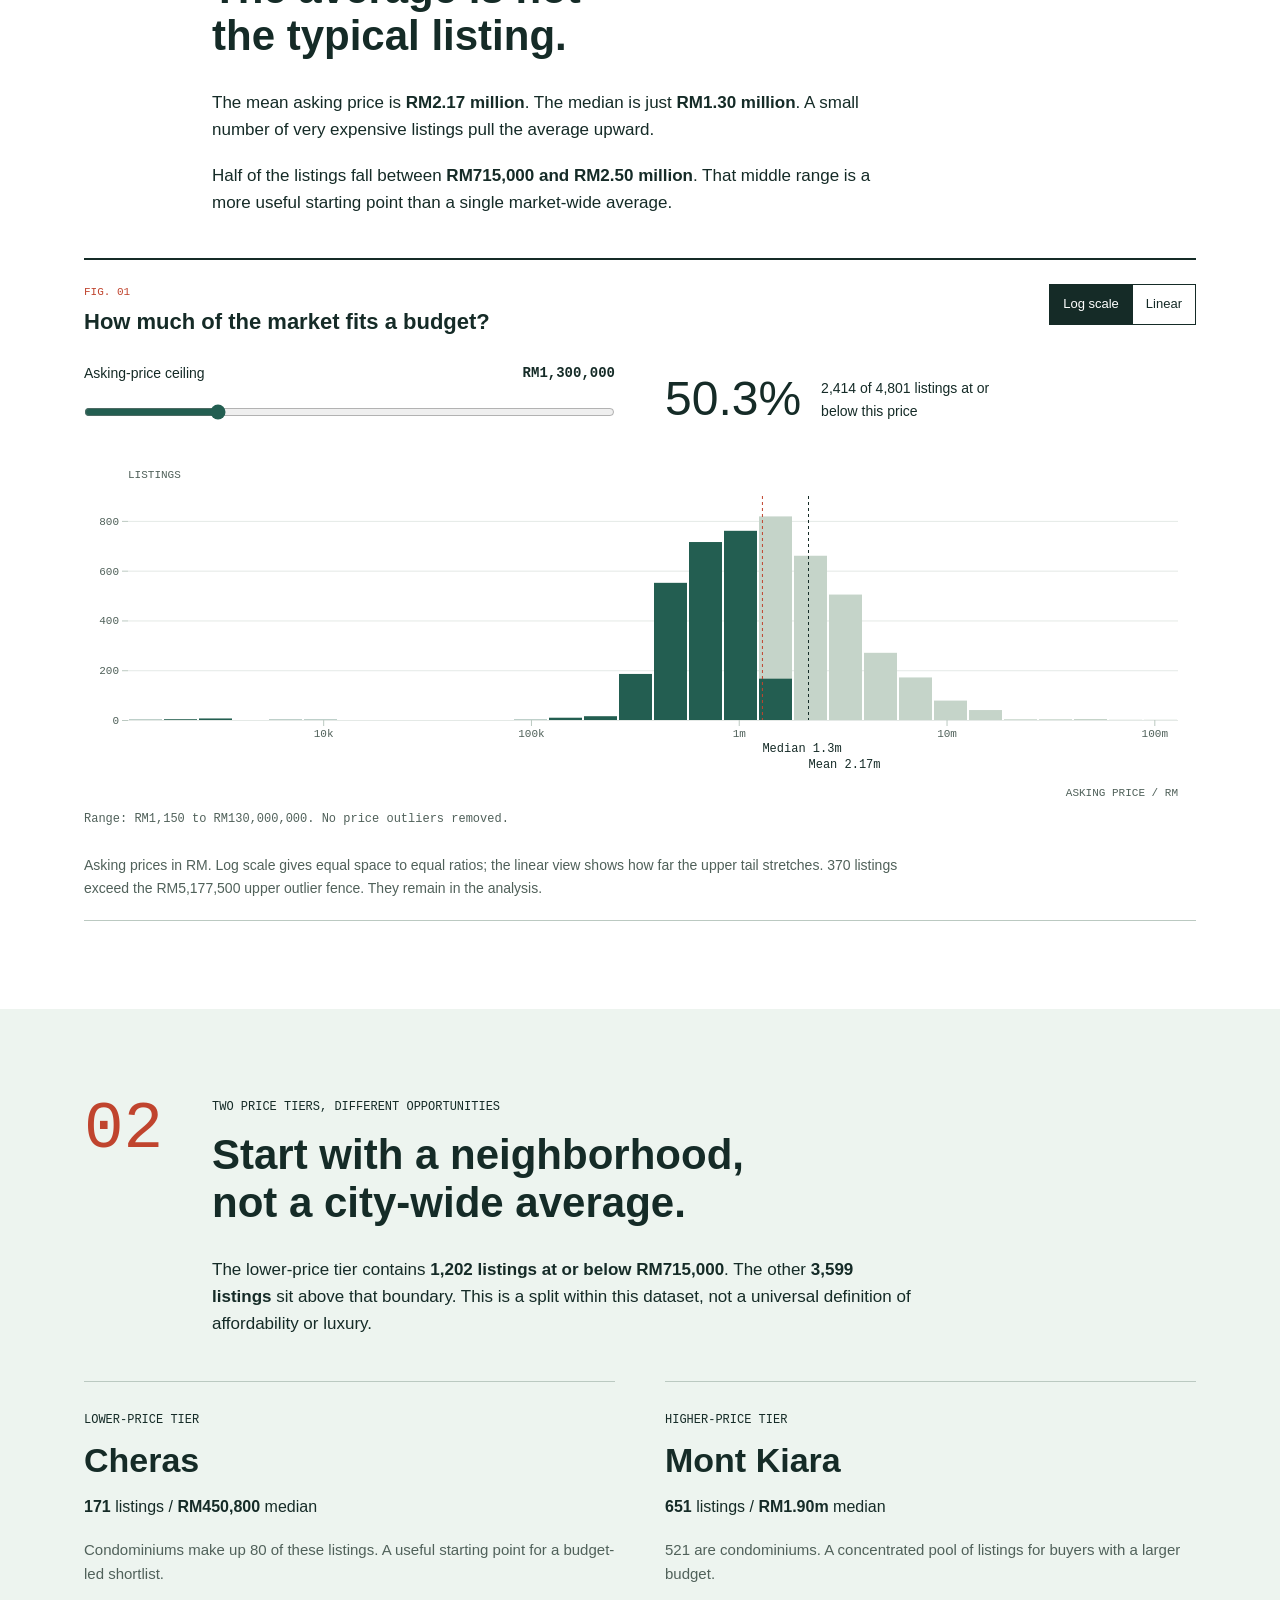
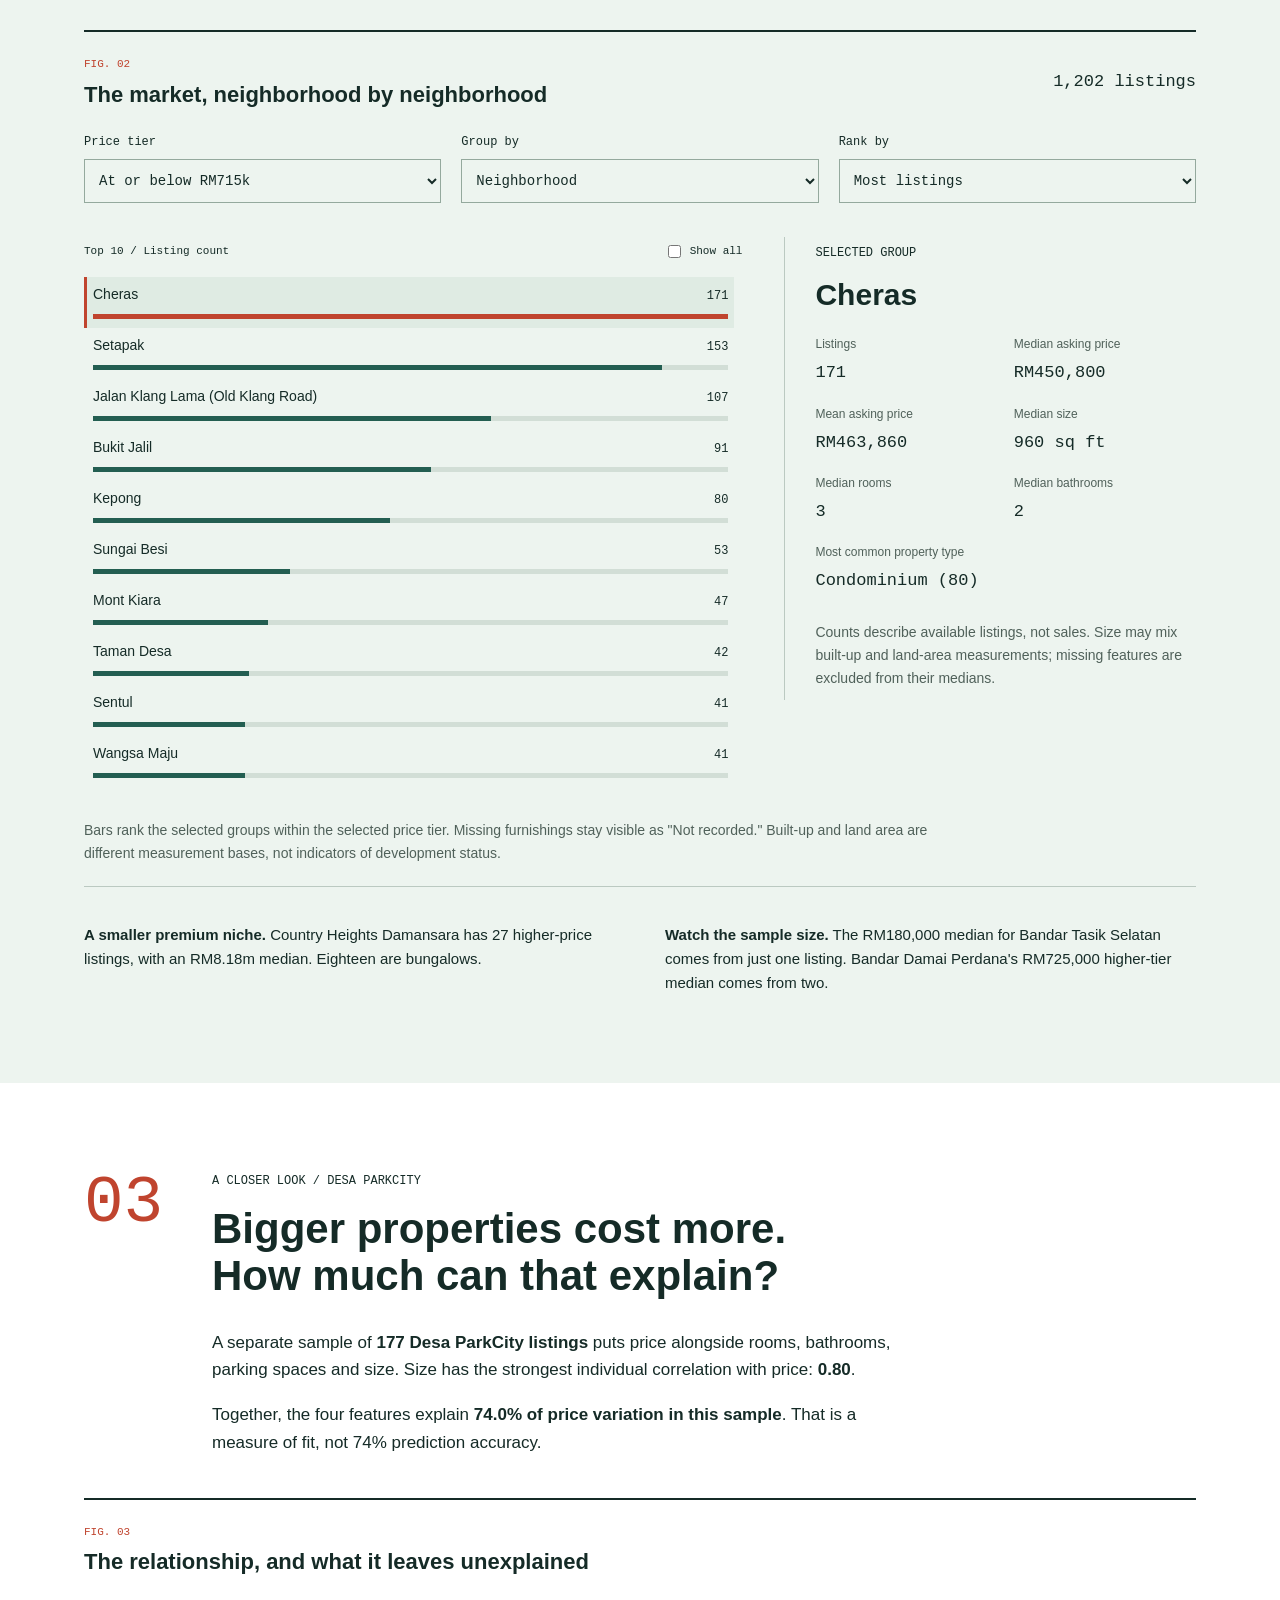
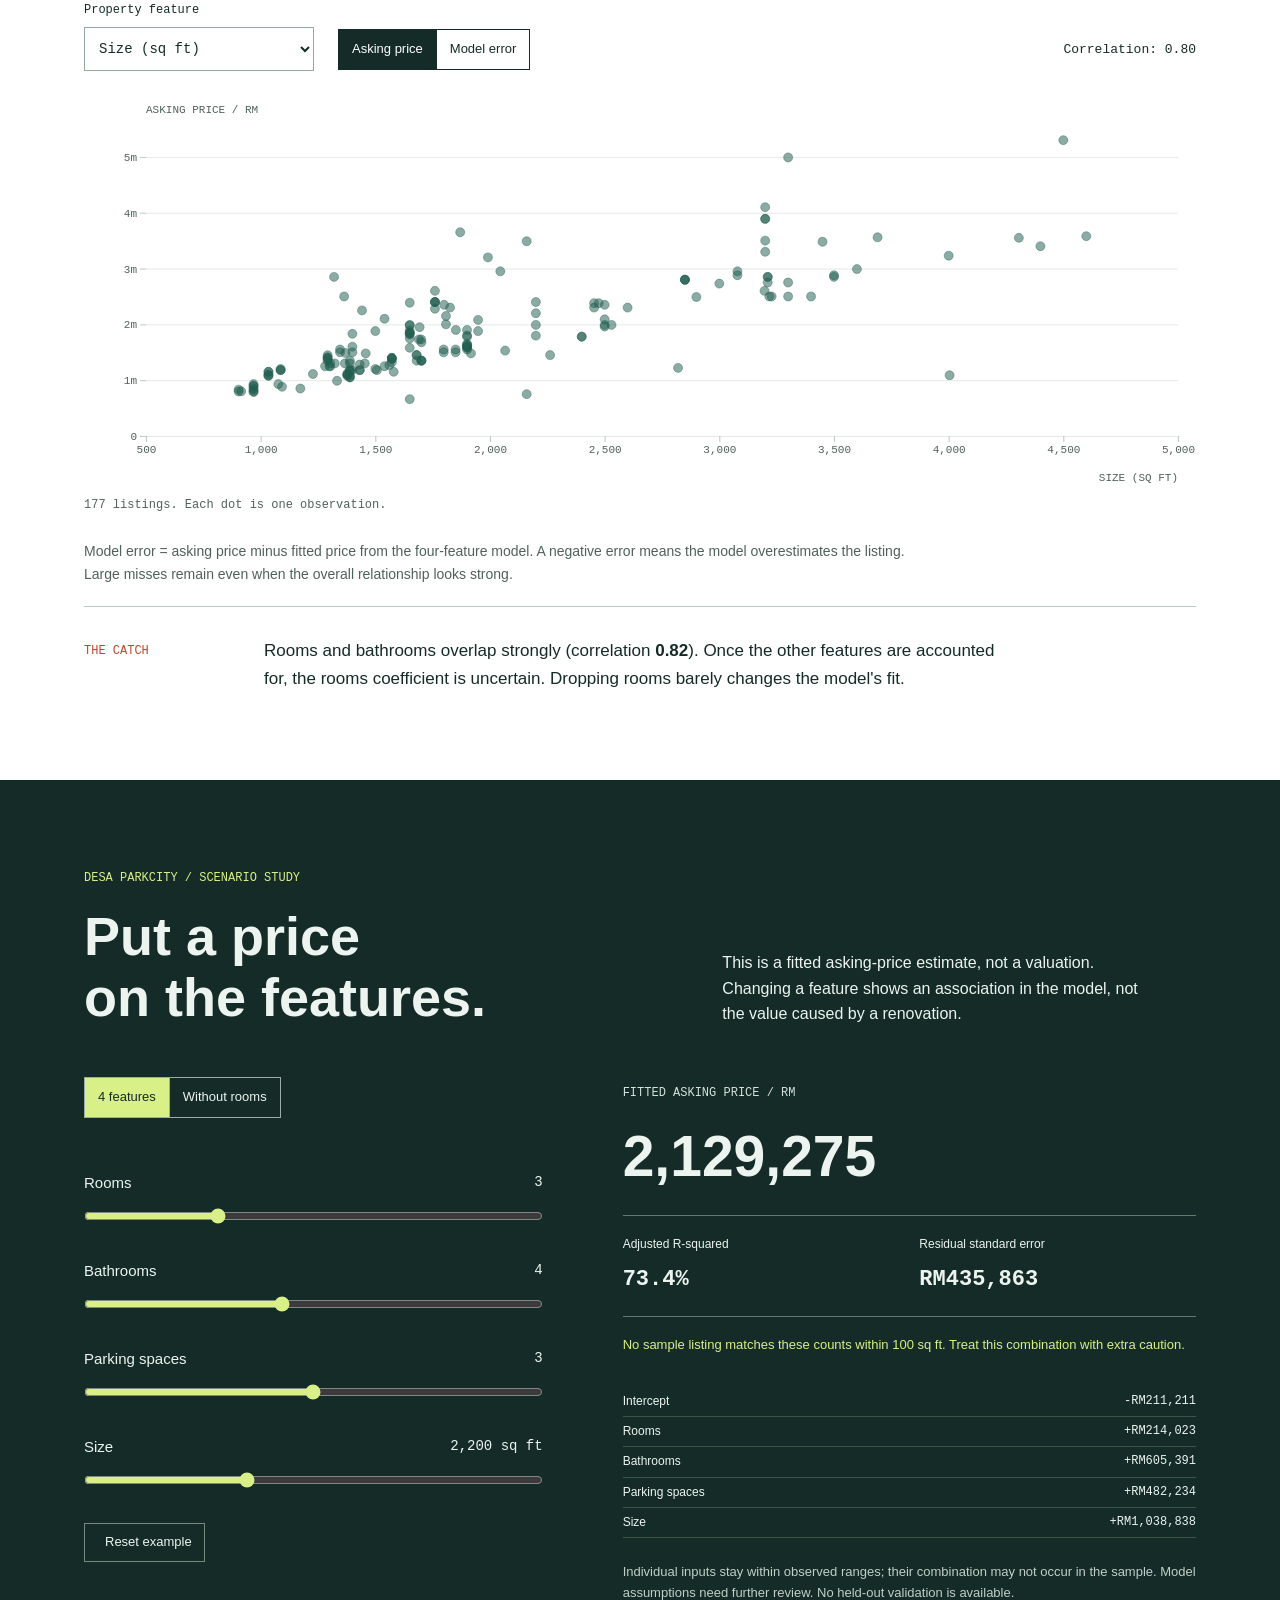
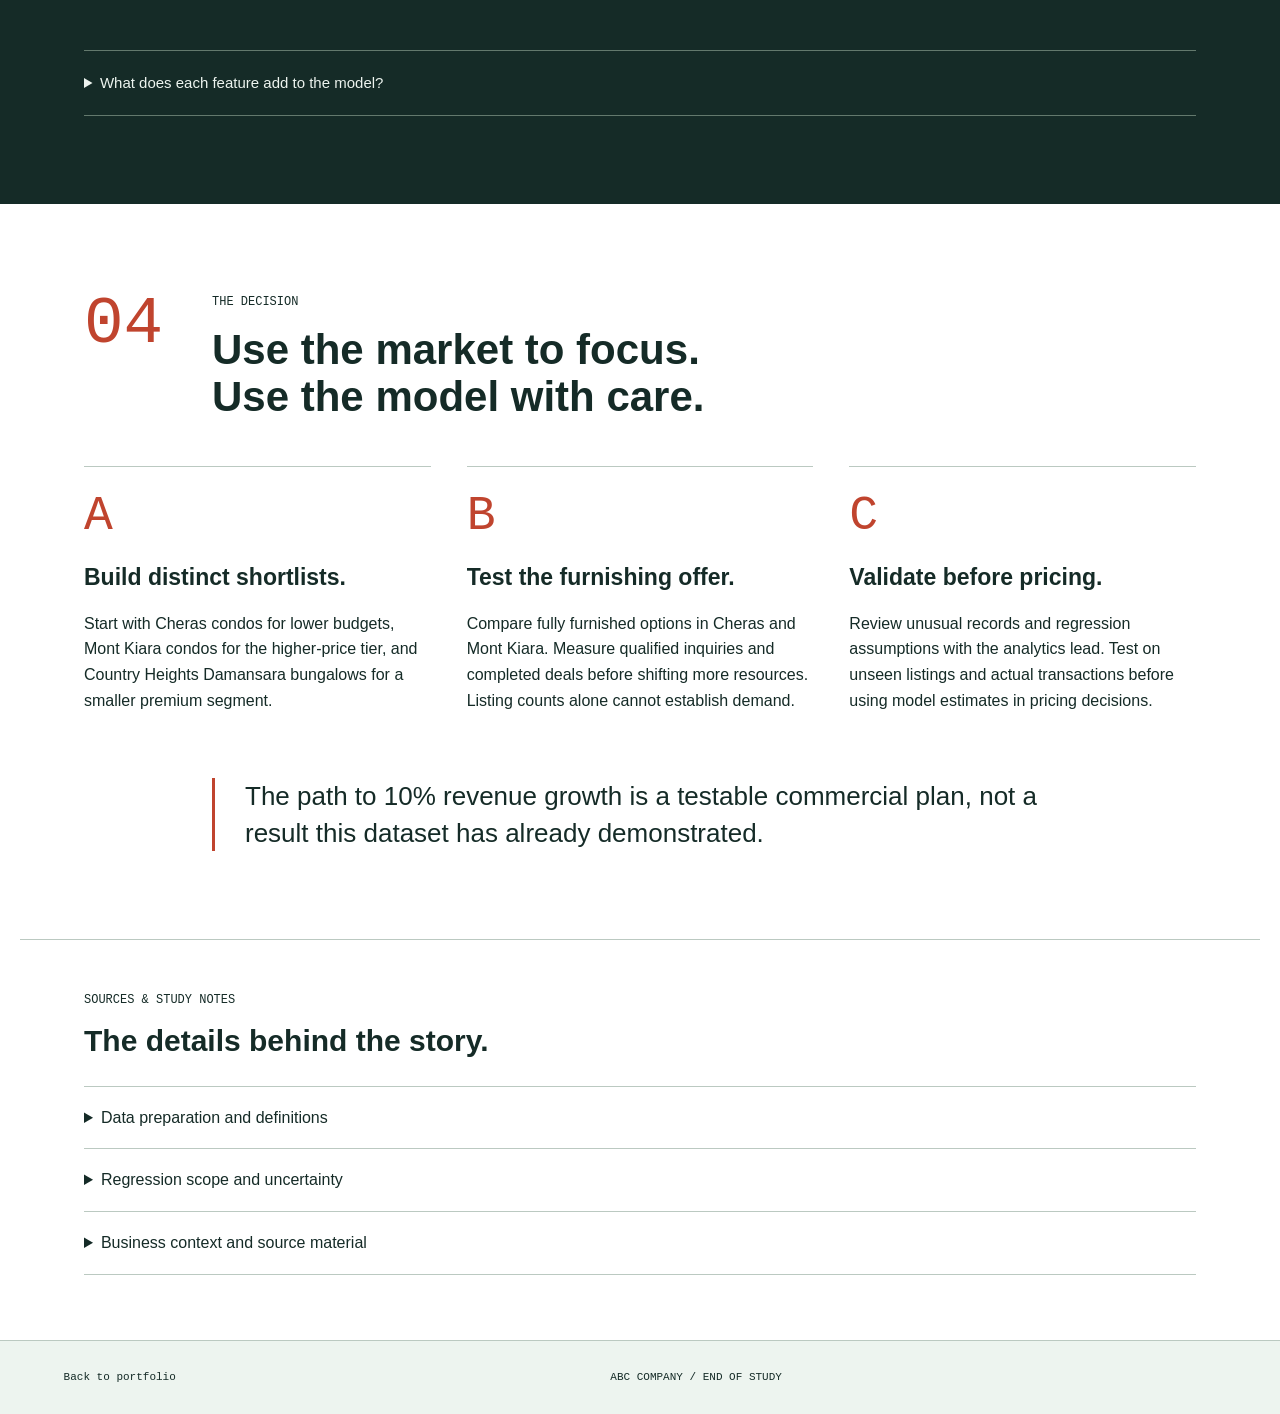
==== commit 93fabd3f: "Unify case-study illustrations and coordinate project color palettes" ====
--- a/projects/abc/index.html
+++ b/projects/abc/index.html
@@ -17,9 +17,9 @@
 <header class="masthead"><a href="../../index.html" aria-label="Back to portfolio"><i class="fas fa-arrow-left" aria-hidden="true"></i> Portfolio</a><span>ABC / FIELD STUDY 05</span><a href="#notes" class="method-link">Study notes <i class="fas fa-plus" aria-hidden="true"></i></a></header>
 <main>
   <section class="hero" aria-labelledby="title">
-    <img src="../../assets/abc/architecture.png" alt="Illustrative architectural scale model of a tropical residential neighborhood" width="1536" height="1024" fetchpriority="high">
+    <img src="../../assets/abc/header-illustration.png" alt="Tropical Kuala Lumpur apartments with landscaped gardens and mint-green architecture" width="1774" height="887" fetchpriority="high">
     <div class="hero-copy"><p class="eyebrow">Kuala Lumpur / Statistics &amp; Regression</p><h1 id="title">ABC<br>Company<span>The price<br>of a place.</span></h1><p class="deck">4,801 listings. Different neighborhoods.<br>One question: where should ABC focus?</p><p class="byline">A study by Rafiq Naufal Kastara</p></div>
-    <span class="image-note">Architectural illustration</span><a class="hero-next" href="#brief" aria-label="Read the study"><i class="fas fa-arrow-down" aria-hidden="true"></i></a>
+    <span class="image-note">AI-generated editorial illustration</span><a class="hero-next" href="#brief" aria-label="Read the study"><i class="fas fa-arrow-down" aria-hidden="true"></i></a>
   </section>
   <div class="project-strip"><span>RESEARCH / MALAYSIA</span><span>Descriptive statistics</span><span>Market segmentation</span><span>Linear regression</span></div>
   <section id="brief" class="section intro">
--- a/assets/abc/story.css
+++ b/assets/abc/story.css
@@ -7,3 +7,4 @@
 @media(max-width:720px){.hero{height:680px}.hero>img{height:40%;object-position:center bottom}.market-controls{grid-template-columns:1fr}.mobile-estimate{display:flex;justify-content:space-between;gap:16px;position:sticky;top:50px;z-index:3;background:var(--ink);border-top:1px solid #63796d;border-bottom:1px solid #63796d;padding:13px 0;margin:10px 0 24px;font-size:12px;align-items:center}.mobile-estimate output{font-size:21px;color:var(--lime)}.lab-inputs{position:relative}}
 @media(prefers-reduced-motion:reduce){html{scroll-behavior:auto}*,*:before,*:after{animation:none!important;transition:none!important}}
 @media print{.masthead,.chapter-nav,.hero-next,footer,.segments,.reset{display:none}.hero{height:400px;min-height:0;max-height:none}.hero h1{font-size:48px}.hero h1 span{font-size:32px}.section{padding:30px 20px}.lab{background:#fff;color:#152b27}.lab-note,.lab .eyebrow,.model-metrics span{color:#152b27}.market-bars{height:auto}.figure,article{break-inside:avoid}details{display:block}}
+@media screen and (max-width:720px){.hero>img{object-position:right bottom}}
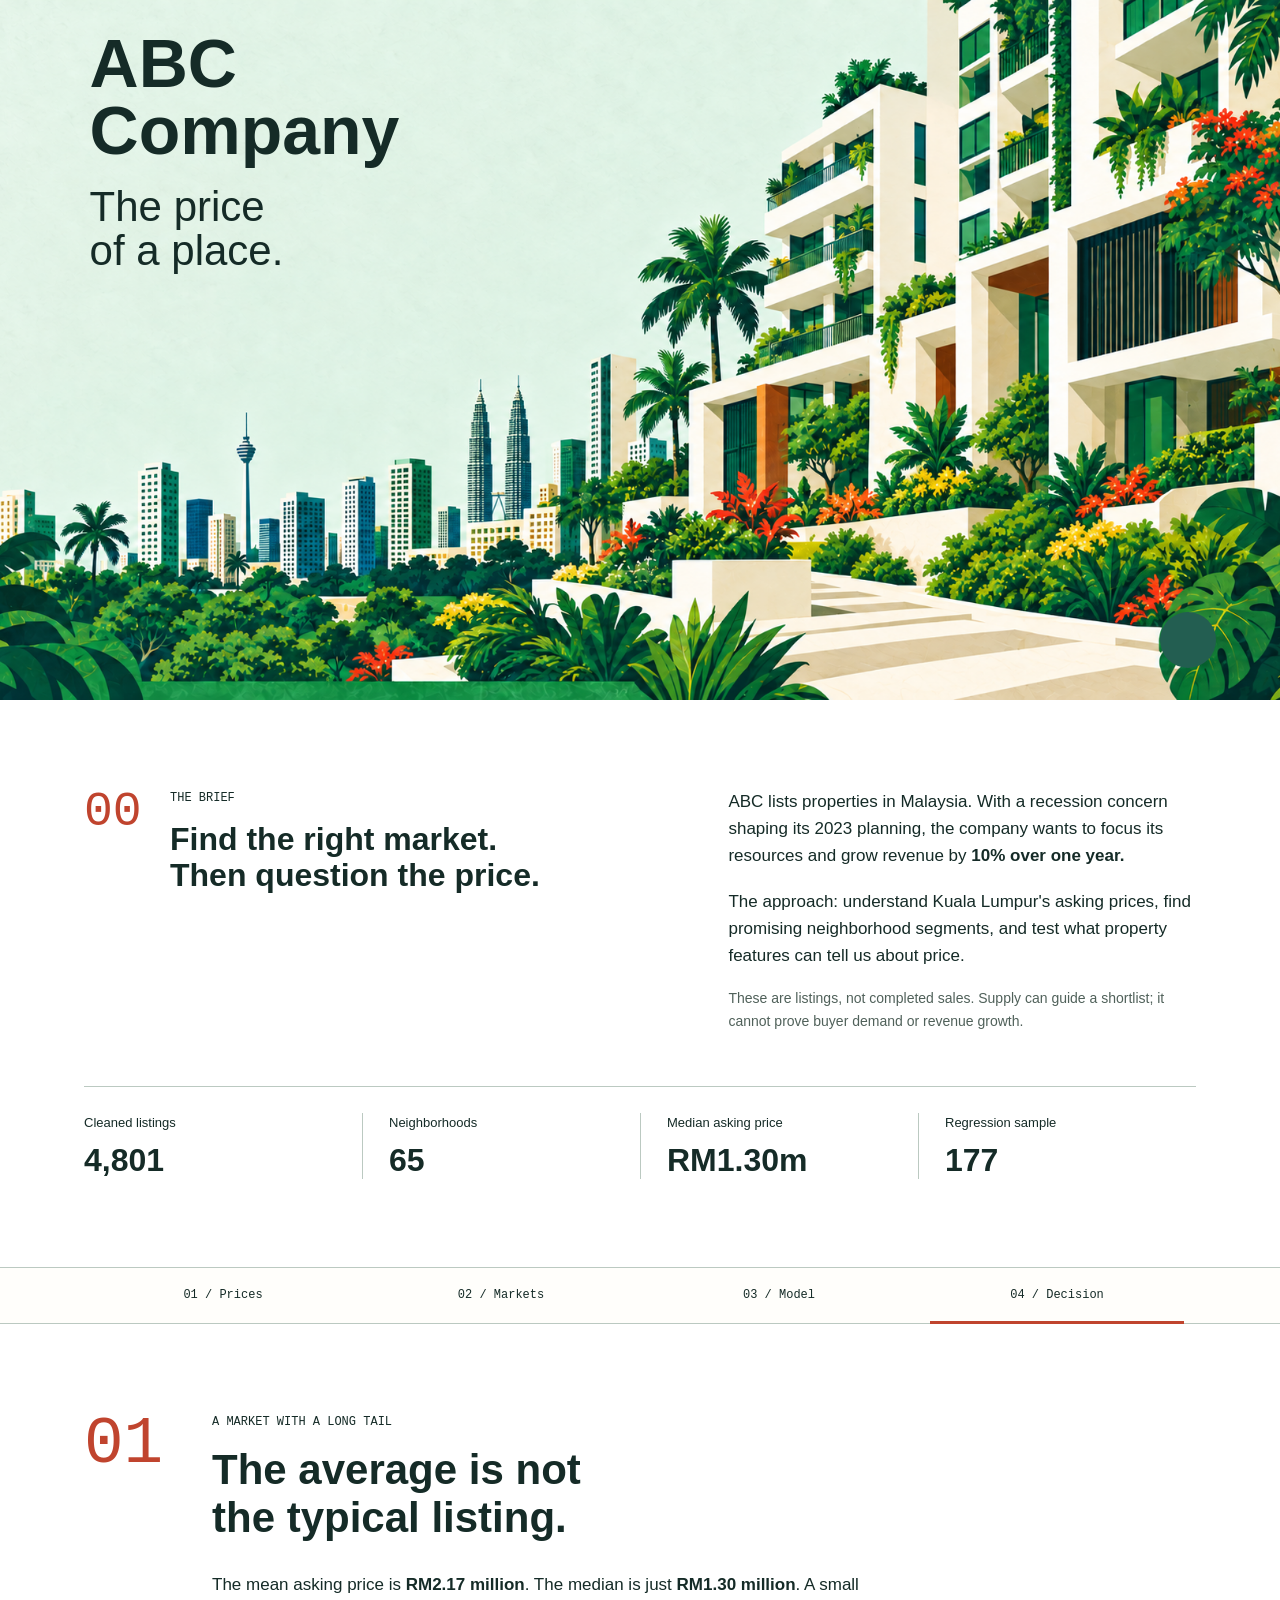
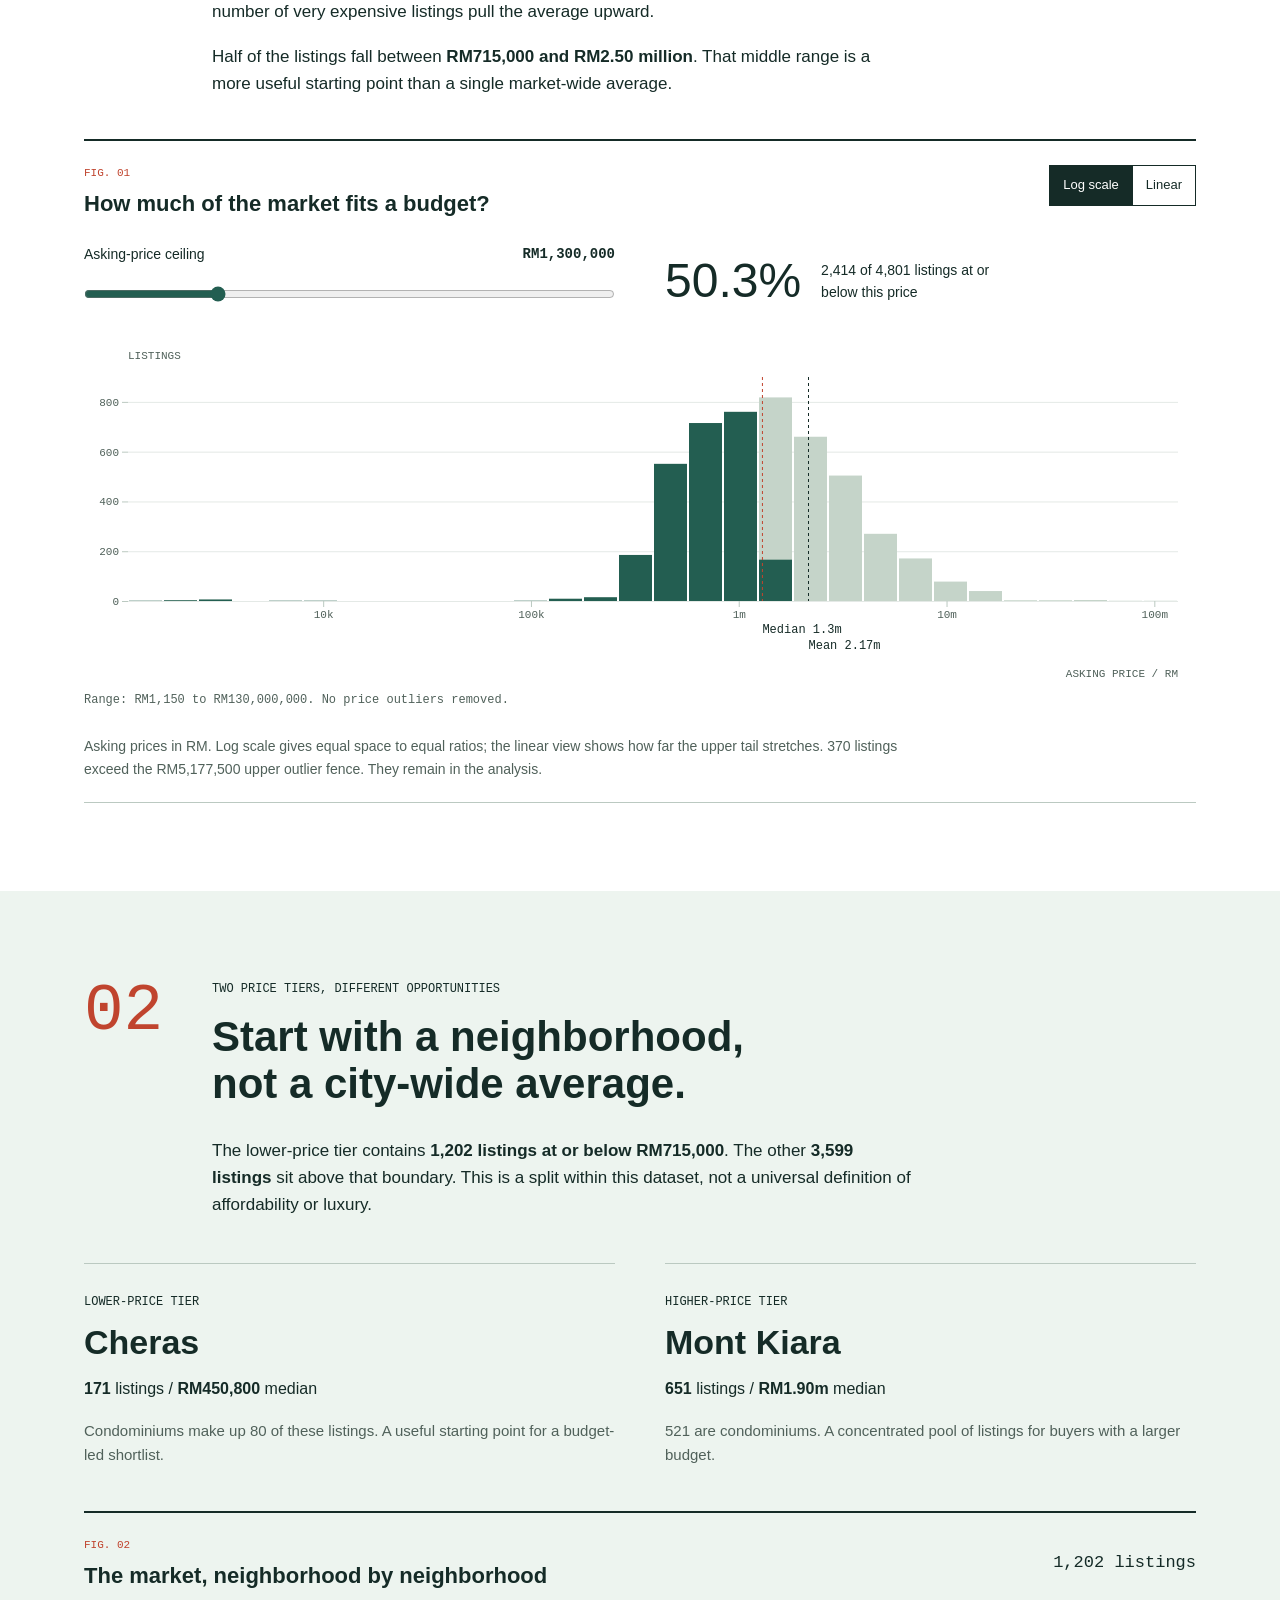
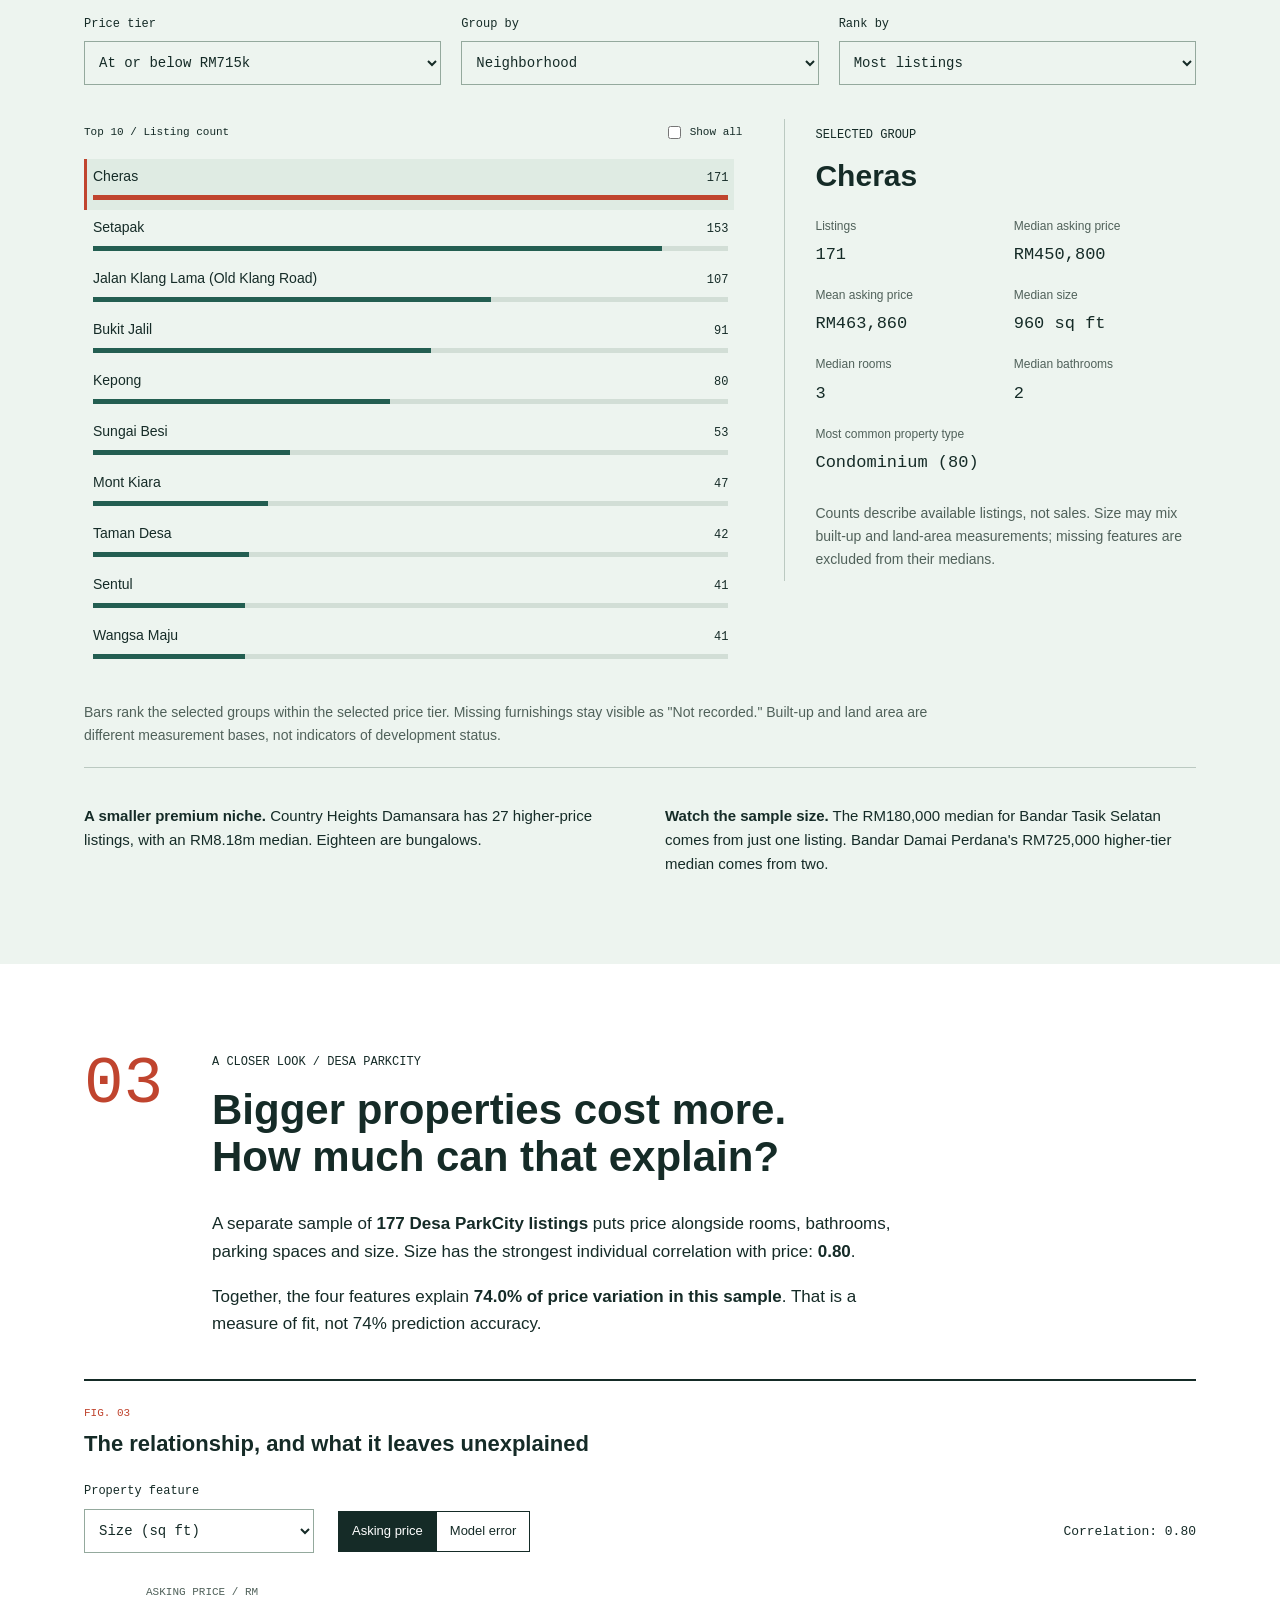
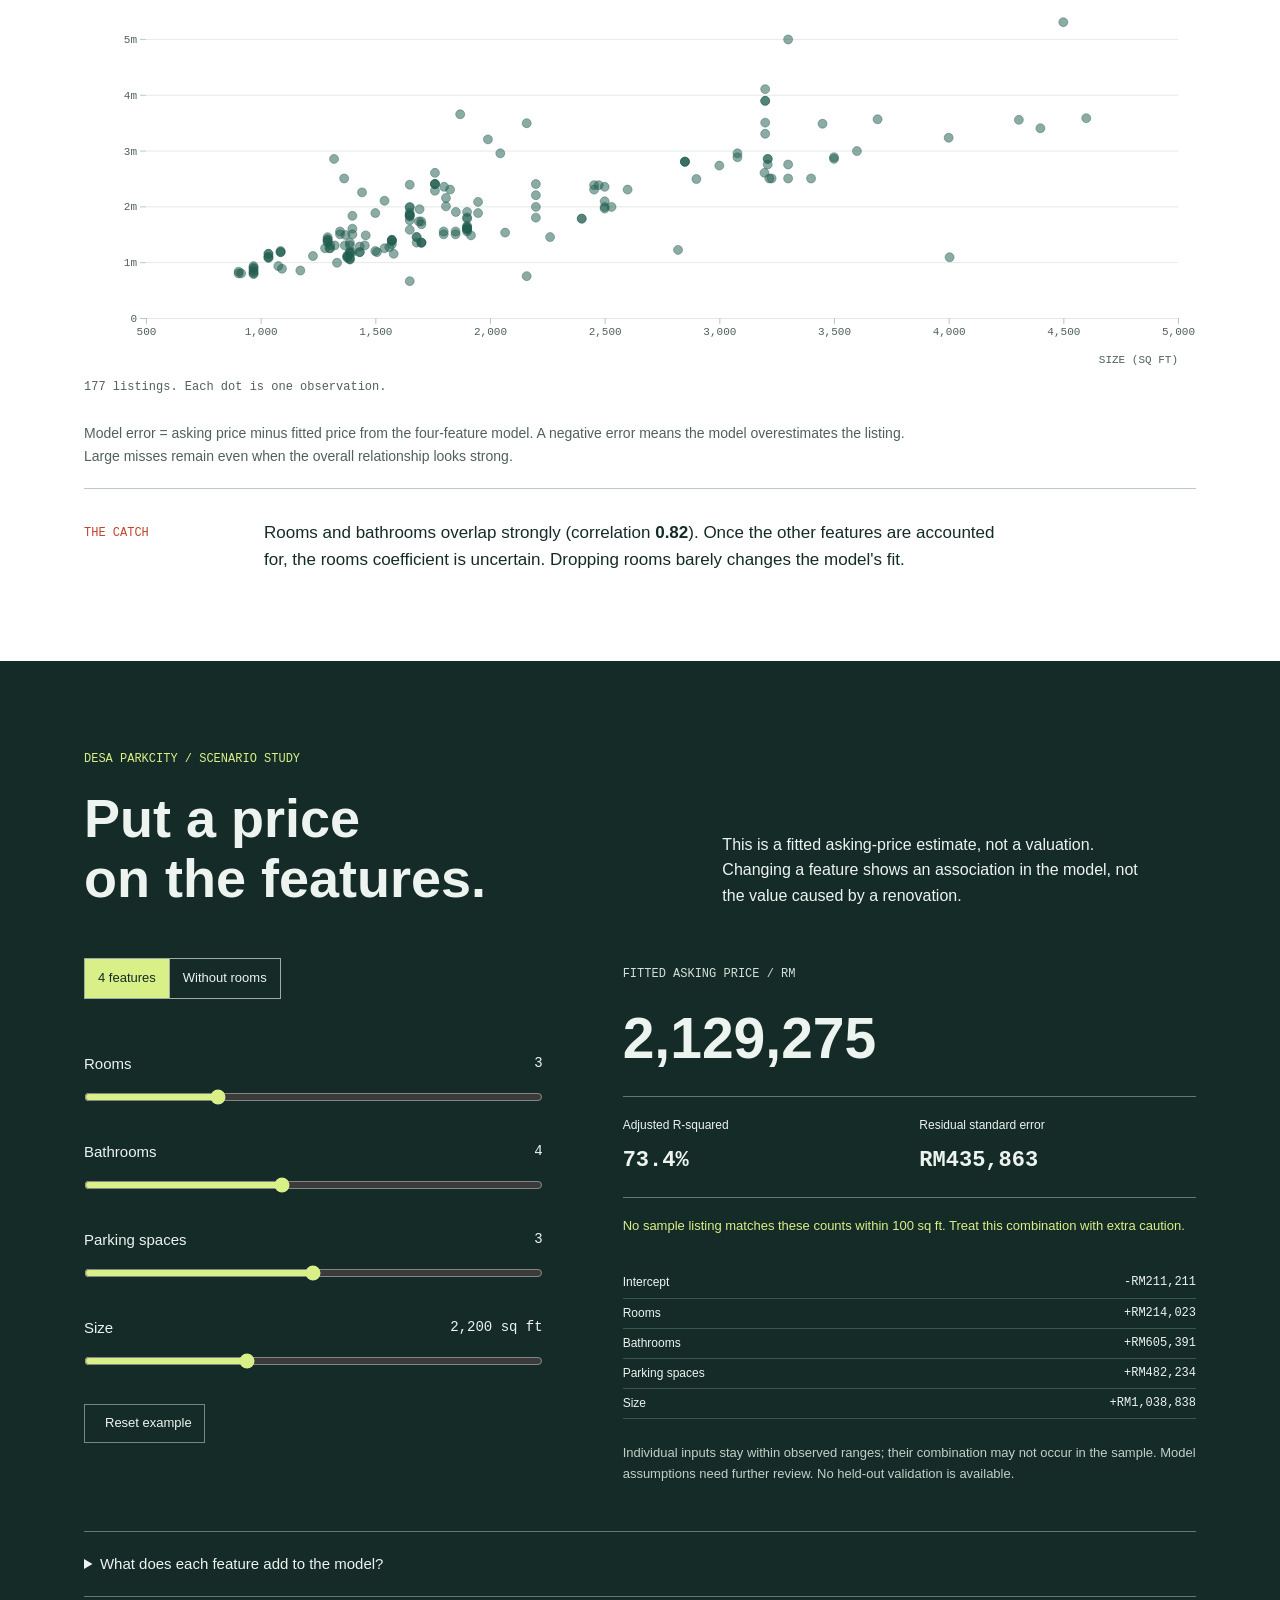
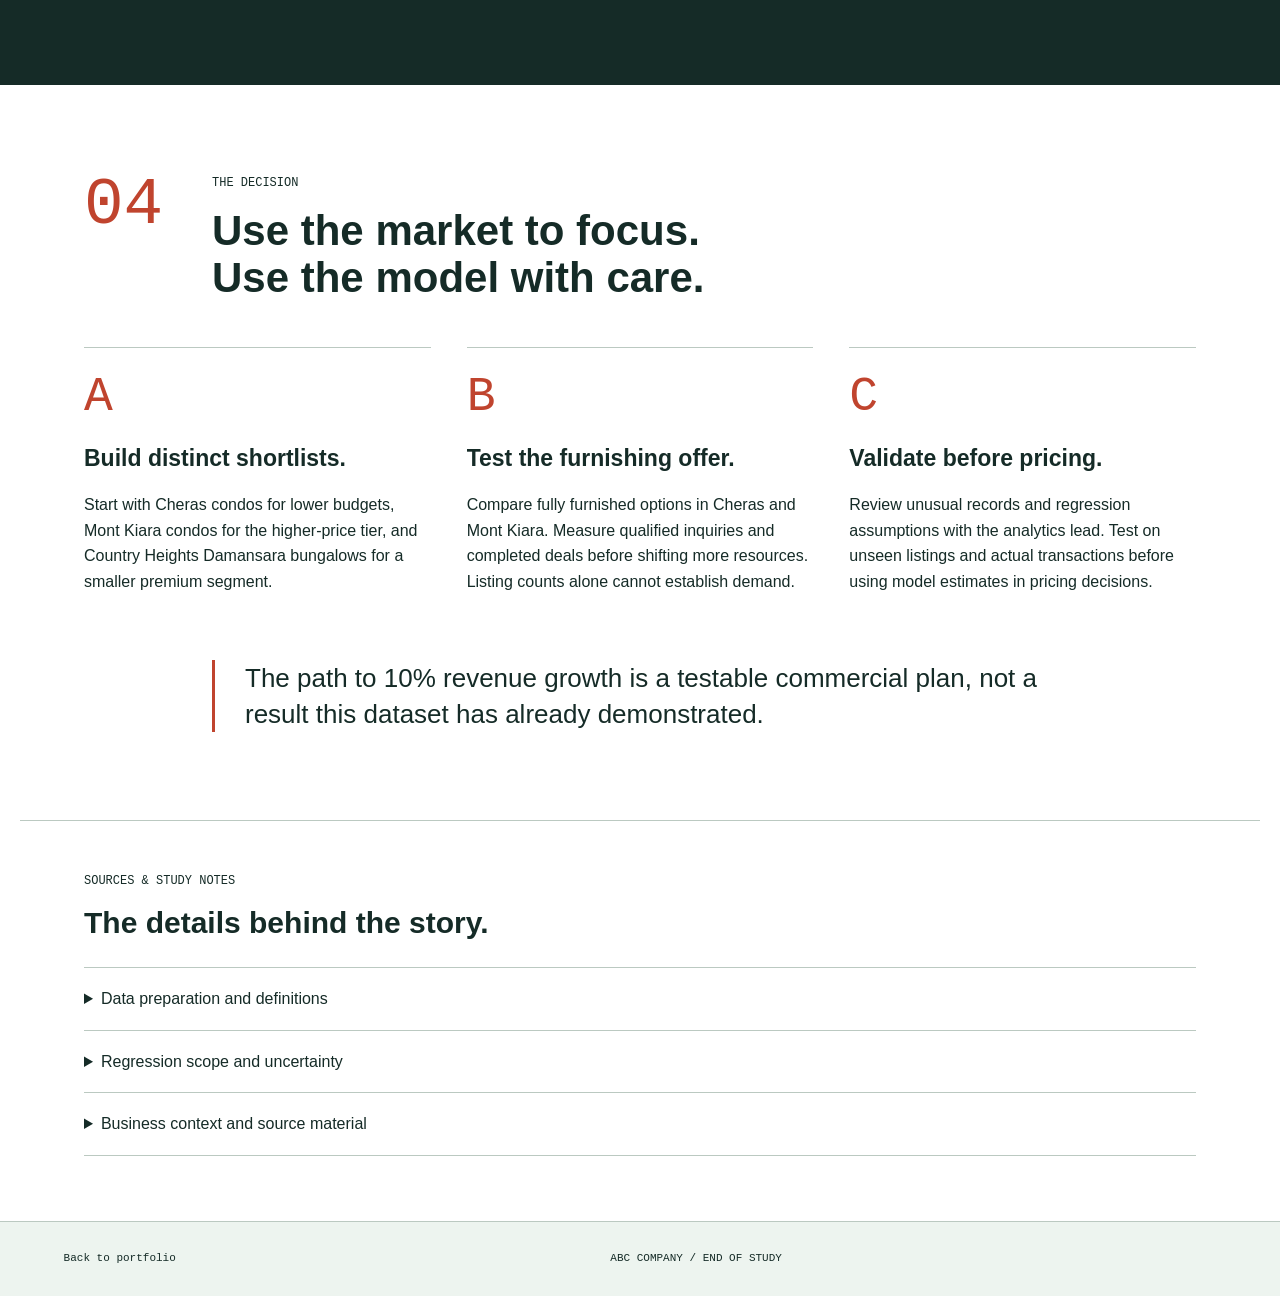
==== commit 439b2661: "Clean up ABC Company project header" ====
--- a/projects/abc/index.html
+++ b/projects/abc/index.html
@@ -11,17 +11,16 @@
   <script defer src="../../assets/lalafood/d3.min.js"></script>
   <script defer src="../../assets/abc/data.js"></script>
   <script defer src="../../assets/abc/story.js"></script>
+  <link rel="stylesheet" href="../../assets/project-headers.css">
 </head>
-<body>
+<body data-project="abc">
 <a class="skip" href="#brief">Skip to the analysis</a>
-<header class="masthead"><a href="../../index.html" aria-label="Back to portfolio"><i class="fas fa-arrow-left" aria-hidden="true"></i> Portfolio</a><span>ABC / FIELD STUDY 05</span><a href="#notes" class="method-link">Study notes <i class="fas fa-plus" aria-hidden="true"></i></a></header>
 <main>
-  <section class="hero" aria-labelledby="title">
+  <section class="hero project-hero" aria-labelledby="title">
     <img src="../../assets/abc/header-illustration.png" alt="Tropical Kuala Lumpur apartments with landscaped gardens and mint-green architecture" width="1774" height="887" fetchpriority="high">
-    <div class="hero-copy"><p class="eyebrow">Kuala Lumpur / Statistics &amp; Regression</p><h1 id="title">ABC<br>Company<span>The price<br>of a place.</span></h1><p class="deck">4,801 listings. Different neighborhoods.<br>One question: where should ABC focus?</p><p class="byline">A study by Rafiq Naufal Kastara</p></div>
-    <span class="image-note">AI-generated editorial illustration</span><a class="hero-next" href="#brief" aria-label="Read the study"><i class="fas fa-arrow-down" aria-hidden="true"></i></a>
+    <div class="hero-copy"><h1 id="title">ABC<br>Company</h1><p class="hero-subtitle">The price<br>of a place.</p></div>
+    <a class="story-arrow" href="#brief" aria-label="Explore the story" title="Explore the story"><i class="fas fa-arrow-down" aria-hidden="true"></i></a>
   </section>
-  <div class="project-strip"><span>RESEARCH / MALAYSIA</span><span>Descriptive statistics</span><span>Market segmentation</span><span>Linear regression</span></div>
   <section id="brief" class="section intro">
     <div class="section-heading"><span class="number">00</span><div><p class="eyebrow">The brief</p><h2>Find the right market.<br>Then question the price.</h2></div></div>
     <div class="intro-body"><p>ABC lists properties in Malaysia. With a recession concern shaping its 2023 planning, the company wants to focus its resources and grow revenue by <strong>10% over one year.</strong></p><p>The approach: understand Kuala Lumpur's asking prices, find promising neighborhood segments, and test what property features can tell us about price.</p><p class="small">These are listings, not completed sales. Supply can guide a shortlist; it cannot prove buyer demand or revenue growth.</p></div>
--- a/assets/project-headers.css
+++ b/assets/project-headers.css
@@ -0,0 +1,62 @@
+/* One shared entry control; each article retains its own visual identity. */
+body[data-project] { margin: 0; }
+.project-hero { width: 100%; margin: 0; }
+.project-hero .story-arrow {
+  position: absolute;
+  right: 5%;
+  bottom: 32px;
+  z-index: 2;
+  display: grid;
+  place-items: center;
+  width: 56px;
+  height: 56px;
+  border: 0;
+  border-radius: 50%;
+  background: var(--story-arrow-bg);
+  color: var(--story-arrow-ink);
+  font-size: 18px;
+  line-height: 1;
+  text-decoration: none;
+  transition: transform .2s;
+}
+.project-hero .story-arrow:hover { transform: translateY(3px); }
+.project-hero .story-arrow:focus-visible { outline: 3px solid var(--story-arrow-bg); outline-offset: 5px; }
+[data-project="abc"] { --story-arrow-bg: #235e51; --story-arrow-ink: #fff; }
+[data-project="campaign"] { --story-arrow-bg: #f7e789; --story-arrow-ink: #172a2b; }
+[data-project="segmentation"] { --story-arrow-bg: #843e47; --story-arrow-ink: #fff; }
+[data-project="thelook"] { --story-arrow-bg: #184dd6; --story-arrow-ink: #fff; }
+[data-project="lalafood"] { --story-arrow-bg: #247b91; --story-arrow-ink: #fff; --header: 0px; }
+[data-project="samba"] { --story-arrow-bg: #f9d448; --story-arrow-ink: #153e2c; }
+[data-project="abc"] .project-hero h1 { margin-top: 0; }
+[data-project="abc"] .hero-subtitle { font-size: 42px; line-height: 1.05; margin: 15px 0 0; }
+[data-project="lalafood"] .hero-inner { margin: 0 auto; align-self: flex-start; padding-top: 64px; }
+[data-project="segmentation"] .cover h1 { margin-top: 0; }
+[data-project="samba"] .hero { max-height: calc(100svh - 90px); }
+@media screen and (max-width:720px) {
+  .project-hero .story-arrow { right: 24px; bottom: 24px; width: 48px; height: 48px; }
+  [data-project="abc"] .hero { height: 560px; }
+  [data-project="abc"] .hero>img { height: 50%; }
+  [data-project="abc"] .hero-subtitle { font-size: 36px; margin-top: 10px; }
+  [data-project="campaign"] .hero { height: 560px; }
+  [data-project="campaign"] .hero>img { height: 50%; }
+  [data-project="lalafood"] .hero { height: 520px; }
+  [data-project="lalafood"] .hero-inner { padding: 32px 24px; }
+  [data-project="lalafood"] .hero-image { height: 50%; }
+}
+@media screen and (max-width:700px) {
+  [data-project="segmentation"] .cover { height: 610px; }
+  [data-project="segmentation"] .cover-art { height: 44%; }
+}
+@media screen and (max-width:760px) {
+  [data-project="samba"] .hero { height: 570px; min-height: 0; max-height: none; }
+  [data-project="samba"] .hero>img { position: absolute; bottom: 0; height: 50%; object-position: right bottom; opacity: 1; }
+  [data-project="samba"] .hero-copy { top: 28px; }
+}
+@media screen and (max-width:560px) {
+  [data-project="thelook"] .cover { height: 450px; }
+}
+@media(prefers-reduced-motion:reduce) {
+  .project-hero .story-arrow { transition: none; }
+  .project-hero .story-arrow:hover { transform: none; }
+}
+@media print { .project-hero .story-arrow { display: none; } }
